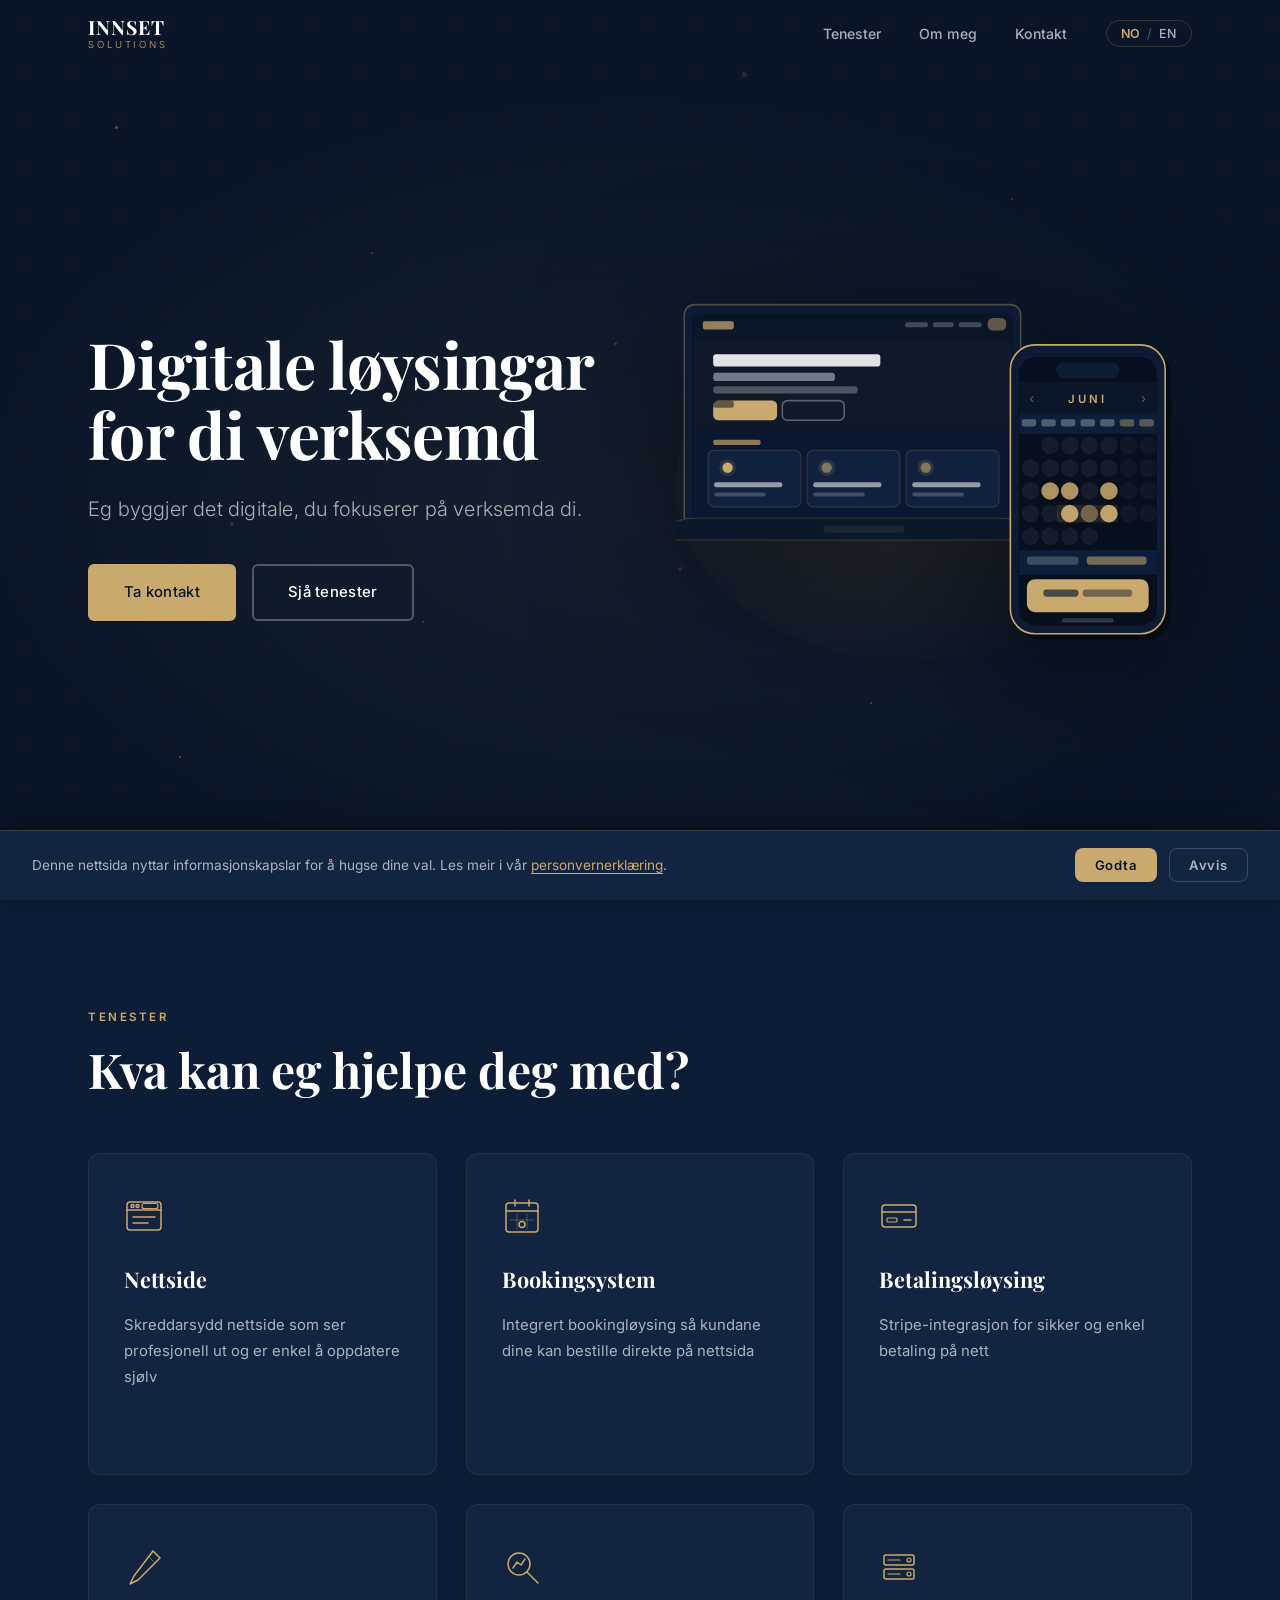
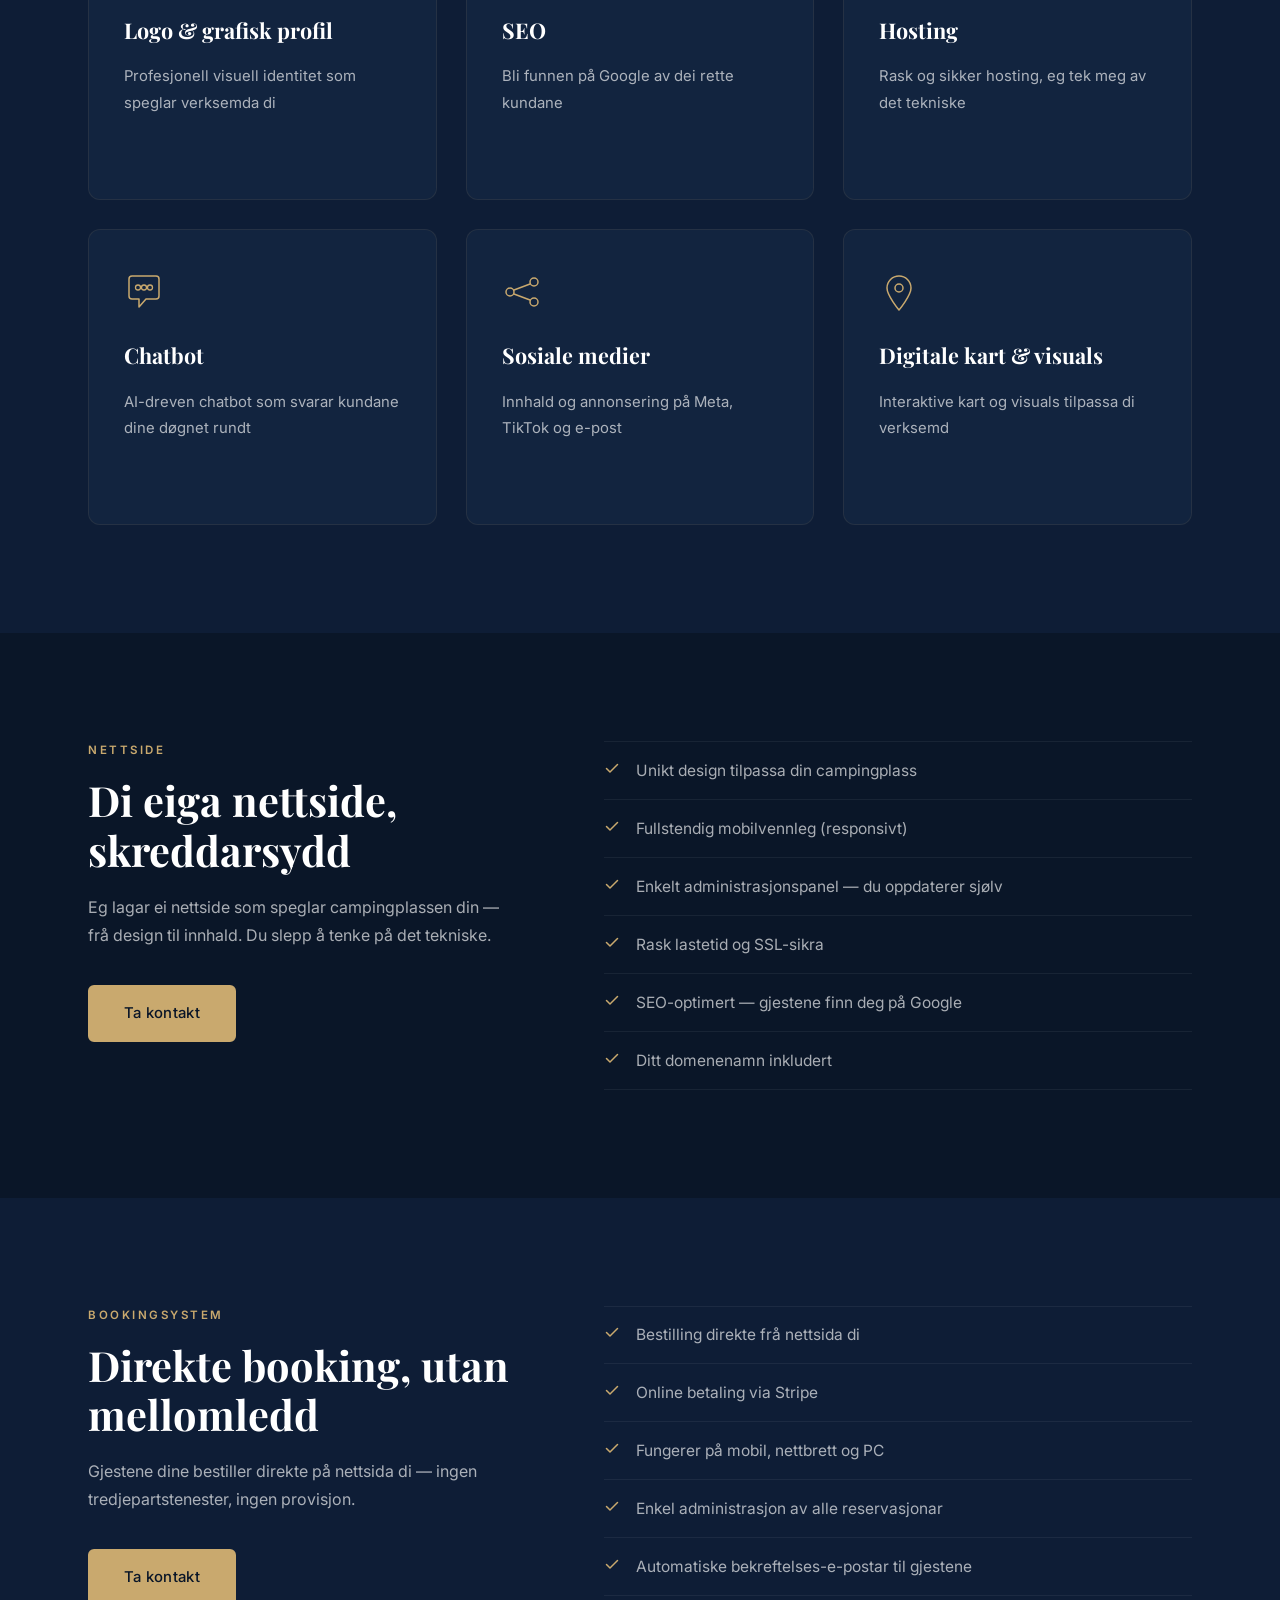
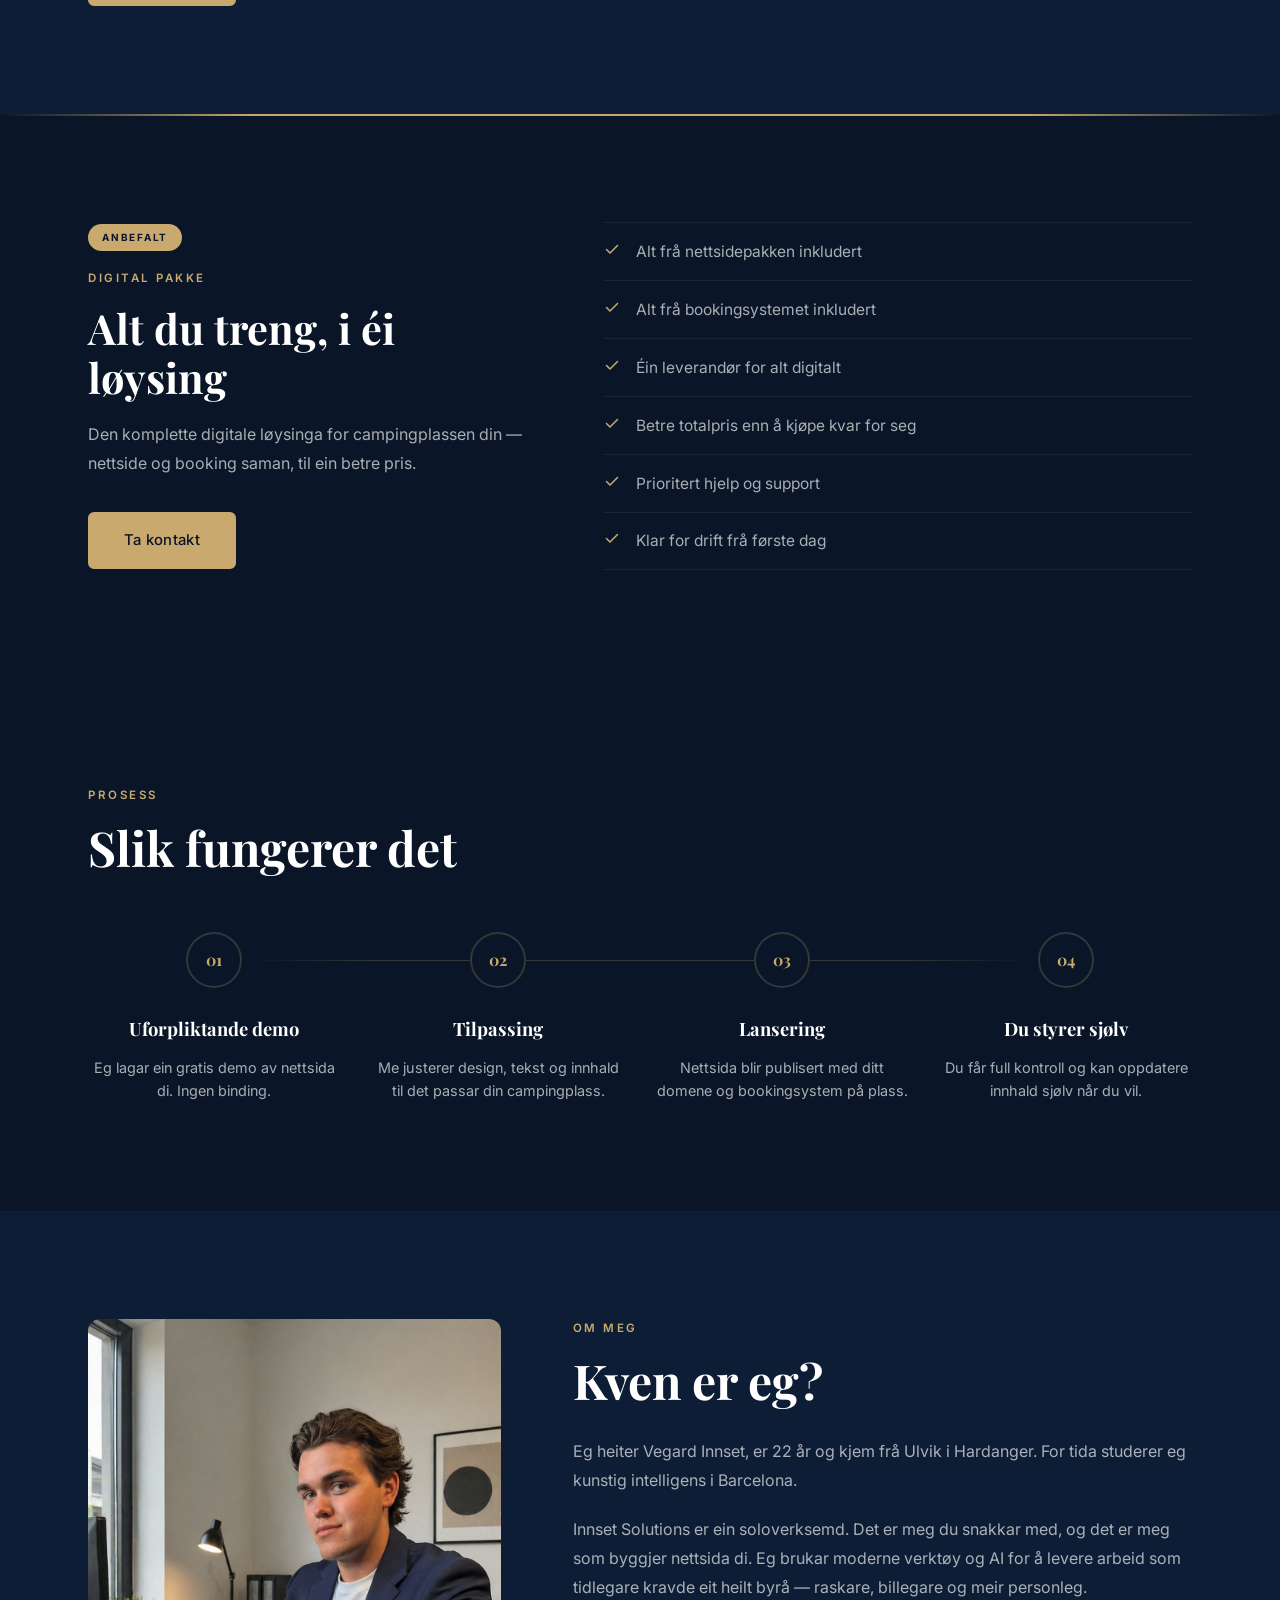
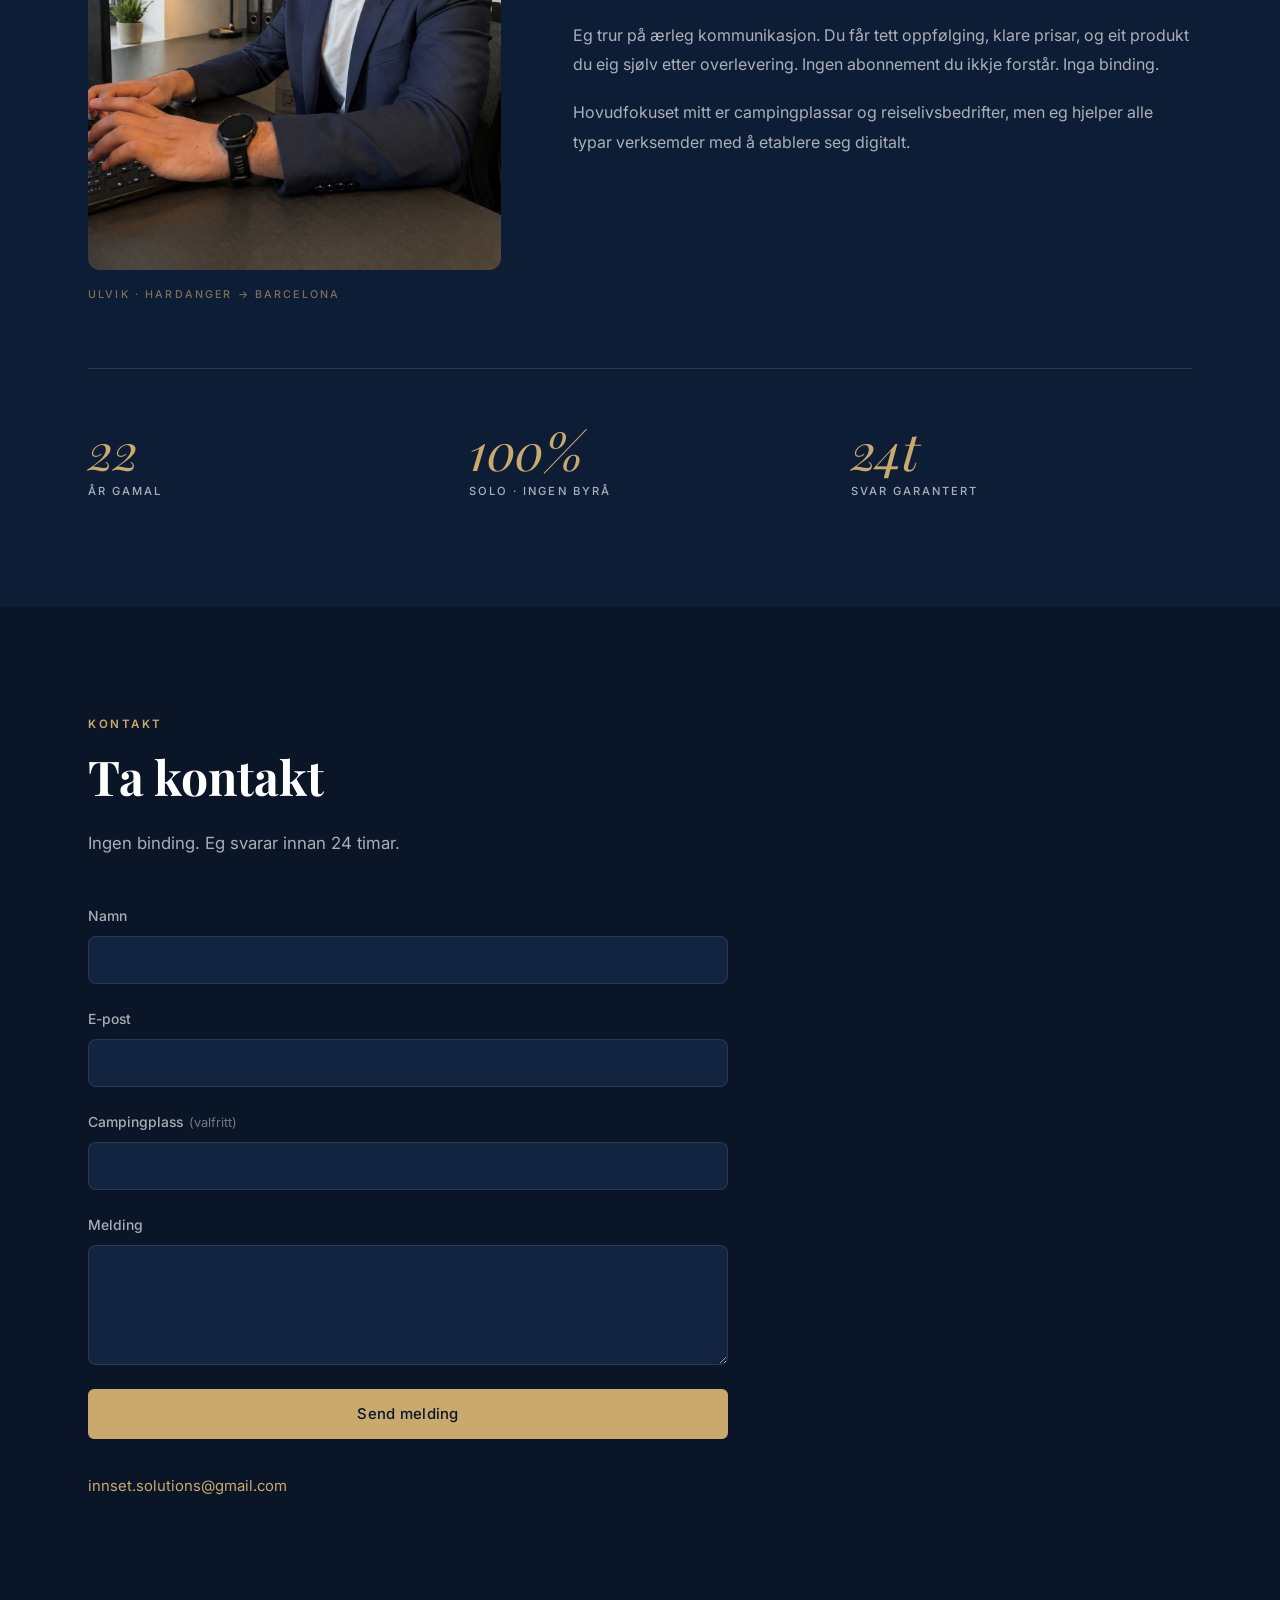
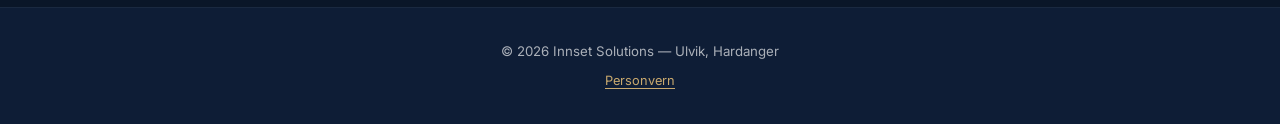
==== index.html @ 57881ae1 "Legg til favicon og SEO" ====
<!DOCTYPE html>
<html lang="no">
<head>
  <meta charset="UTF-8" />
  <meta name="viewport" content="width=device-width, initial-scale=1.0" />
  <link rel="icon" type="image/svg+xml" href="favicon.svg" />
  <meta name="description" content="Innset Solutions tilbyr profesjonelle digitale løysingar for bedrifter — nettside, booking, logo, SEO og meir. Ta kontakt for uforpliktande prat." />
  <meta name="keywords" content="webutvikling, nettside, campingplass, booking, SEO, logo, digitale løysingar, Norge" />
  <meta name="robots" content="index, follow" />
  <meta name="author" content="Vegard Innset" />
  <meta property="og:title" content="Innset Solutions — Digitale løysingar for di verksemd" />
  <meta property="og:description" content="Profesjonelle digitale løysingar for norske bedrifter." />
  <meta property="og:url" content="https://innset-solutions.no" />
  <link rel="canonical" href="https://innset-solutions.no" />
  <title>Innset Solutions</title>

  <link rel="preconnect" href="https://fonts.googleapis.com" />
  <link rel="preconnect" href="https://fonts.gstatic.com" crossorigin />
  <link href="https://fonts.googleapis.com/css2?family=Playfair+Display:wght@400;700&family=Inter:wght@300;400;500;600&display=swap" rel="stylesheet" />

  <link rel="stylesheet" href="styles.css" />


</head>
<body>

  <!-- ================================
       NAVBAR
  ================================ -->
  <nav class="navbar" id="navbar" role="navigation" aria-label="Hovudnavigasjon">
    <div class="nav-container">

      <!-- Two-line wordmark: INNSET (Playfair bold) / SOLUTIONS (Inter light) -->
      <a href="#" class="nav-logo" aria-label="Innset Solutions – tilbake til toppen">
        <span class="logo-innset">INNSET</span>
        <span class="logo-solutions">SOLUTIONS</span>
      </a>

      <div class="nav-menu" id="navMenu">
        <a href="#tjenester" class="nav-link" data-i18n="nav.services">Tenester</a>
        <a href="#om-meg"    class="nav-link" data-i18n="nav.about">Om meg</a>
        <a href="#kontakt"   class="nav-link" data-i18n="nav.contact">Kontakt</a>

        <button class="lang-toggle" id="langToggle" aria-label="Bytt språk / Switch language">
          <span class="lang-option active" id="langNo">NO</span>
          <span class="lang-divider">/</span>
          <span class="lang-option" id="langEn">EN</span>
        </button>
      </div>

      <button class="hamburger" id="hamburger"
              aria-label="Opne meny"
              aria-expanded="false"
              aria-controls="navMenu">
        <span></span>
        <span></span>
        <span></span>
      </button>

    </div>
  </nav>


  <!-- ================================
       HERO  (two-column: text left, illustration right)
  ================================ -->
  <section class="hero" id="hero" aria-label="Hero">

    <div class="hero-particles" aria-hidden="true">
      <div class="particle"></div>
      <div class="particle"></div>
      <div class="particle"></div>
      <div class="particle"></div>
      <div class="particle"></div>
      <div class="particle"></div>
      <div class="particle"></div>
      <div class="particle"></div>
      <div class="particle"></div>
      <div class="particle"></div>
      <div class="particle"></div>
      <div class="particle"></div>
    </div>

    <div class="hero-inner">

      <!-- LEFT: text -->
      <div class="hero-content">
        <h1 class="hero-title" data-i18n="hero.title">
          Digitale løysingar for di verksemd
        </h1>
        <p class="hero-subtitle" data-i18n="hero.subtitle">
          Eg byggjer det digitale, du fokuserer på verksemda di.
        </p>
        <div class="hero-buttons">
          <a href="#kontakt"   class="btn btn-primary"   data-i18n="hero.cta1">Ta kontakt</a>
          <a href="#tjenester" class="btn btn-secondary" data-i18n="hero.cta2">Sjå tenester</a>
        </div>
      </div>

      <!-- RIGHT: SVG mockup (laptop + mobile with booking calendar) -->
      <div class="hero-illustration" aria-hidden="true">
        <svg xmlns="http://www.w3.org/2000/svg" viewBox="0 0 500 370" fill="none" role="img" aria-label="Mockup av nettside og bookingapp">
          <defs>
            <radialGradient id="ambientGlow" cx="45%" cy="50%" r="55%">
              <stop offset="0%" stop-color="#c9a96e" stop-opacity="0.12"/>
              <stop offset="100%" stop-color="#c9a96e" stop-opacity="0"/>
            </radialGradient>
            <!-- Clip paths keep screen content within device frames -->
            <clipPath id="laptopClip">
              <rect x="16" y="28" width="310" height="199" rx="5"/>
            </clipPath>
            <clipPath id="phoneClip">
              <rect x="332" y="71" width="134" height="260" rx="16"/>
            </clipPath>
          </defs>

          <!-- Ambient glow behind devices -->
          <ellipse cx="230" cy="195" rx="230" ry="170" fill="url(#ambientGlow)"/>

          <!-- ─────────────────────────
               LAPTOP
          ───────────────────────── -->
          <!-- Frame -->
          <rect x="8"  y="20"  width="326" height="215" rx="10" fill="#0d1b35" stroke="#c9a96e" stroke-width="1.5" stroke-opacity="0.35"/>
          <!-- Screen surface -->
          <rect x="16" y="28"  width="310" height="199" rx="5"  fill="#070e1c"/>

          <!-- All laptop screen content is clipped to the screen rect -->
          <g clip-path="url(#laptopClip)">

            <!-- NAV BAR -->
            <rect x="16" y="28"  width="310" height="25" fill="#0b1729"/>
            <!-- Logo mark -->
            <rect x="26" y="36"  width="30"  height="8"  rx="2" fill="#c9a96e" opacity="0.72"/>
            <!-- Nav items -->
            <rect x="222" y="37" width="22"  height="5"  rx="2" fill="rgba(255,255,255,0.22)"/>
            <rect x="249" y="37" width="20"  height="5"  rx="2" fill="rgba(255,255,255,0.22)"/>
            <rect x="274" y="37" width="22"  height="5"  rx="2" fill="rgba(255,255,255,0.22)"/>
            <!-- Navbar CTA pill -->
            <rect x="302" y="33" width="18"  height="12" rx="5" fill="#c9a96e" opacity="0.45"/>

            <!-- HERO SECTION -->
            <rect x="16" y="53"  width="310" height="90" fill="#0a1628"/>
            <!-- Dot-grid texture hint -->
            <rect x="16" y="53"  width="310" height="90" fill="rgba(201,169,110,0.025)" style="background-image:radial-gradient(rgba(201,169,110,0.06) 1px,transparent 1px);background-size:12px 12px"/>
            <!-- Headline lines -->
            <rect x="36" y="68"  width="162" height="12" rx="3" fill="rgba(255,255,255,0.88)"/>
            <rect x="36" y="86"  width="118" height="8"  rx="3" fill="rgba(255,255,255,0.42)"/>
            <rect x="36" y="99"  width="140" height="7"  rx="3" fill="rgba(255,255,255,0.26)"/>
            <!-- CTA buttons -->
            <rect x="36" y="113" width="62"  height="19" rx="5" fill="#c9a96e"/>
            <rect x="36" y="113" width="20"  height="7"  rx="2" x="44" y="118" fill="rgba(10,22,40,0.55)"/>
            <rect x="103"y="113" width="60"  height="19" rx="5" fill="transparent" stroke="rgba(255,255,255,0.32)" stroke-width="1.5"/>

            <!-- SERVICES SECTION -->
            <rect x="16"  y="143" width="310" height="84" fill="#0c1830"/>
            <!-- Section label -->
            <rect x="36"  y="151" width="46"  height="5"  rx="2" fill="#c9a96e" opacity="0.68"/>

            <!-- Card 1 -->
            <rect x="31"  y="161" width="90"  height="55" rx="6" fill="#11213d" stroke="rgba(201,169,110,0.2)" stroke-width="1"/>
            <circle cx="50" cy="178" r="8" fill="rgba(201,169,110,0.15)"/>
            <circle cx="50" cy="178" r="5" fill="#c9a96e" opacity="0.55)"/>
            <rect x="37"  y="192" width="66"  height="5"  rx="2" fill="rgba(255,255,255,0.55)"/>
            <rect x="37"  y="202" width="50"  height="4"  rx="2" fill="rgba(255,255,255,0.2)"/>

            <!-- Card 2 -->
            <rect x="127" y="161" width="90"  height="55" rx="6" fill="#11213d" stroke="rgba(201,169,110,0.2)" stroke-width="1"/>
            <circle cx="146" cy="178" r="8" fill="rgba(201,169,110,0.15)"/>
            <circle cx="146" cy="178" r="5" fill="#c9a96e" opacity="0.55"/>
            <rect x="133" y="192" width="66"  height="5"  rx="2" fill="rgba(255,255,255,0.55)"/>
            <rect x="133" y="202" width="50"  height="4"  rx="2" fill="rgba(255,255,255,0.2)"/>

            <!-- Card 3 -->
            <rect x="223" y="161" width="90"  height="55" rx="6" fill="#11213d" stroke="rgba(201,169,110,0.2)" stroke-width="1"/>
            <circle cx="242" cy="178" r="8" fill="rgba(201,169,110,0.15)"/>
            <circle cx="242" cy="178" r="5" fill="#c9a96e" opacity="0.55"/>
            <rect x="229" y="192" width="66"  height="5"  rx="2" fill="rgba(255,255,255,0.55)"/>
            <rect x="229" y="202" width="50"  height="4"  rx="2" fill="rgba(255,255,255,0.2)"/>

          </g><!-- /laptopClip -->

          <!-- Laptop base (keyboard deck + trackpad) -->
          <path d="M-8 233 Q8 227 16 227 L318 227 Q326 227 342 233 L358 248 L-24 248 Z"
                fill="#0b1829" stroke="rgba(201,169,110,0.22)" stroke-width="1"/>
          <rect x="143" y="234" width="78"  height="7"  rx="3" fill="rgba(255,255,255,0.06)"/>

          <!-- ─────────────────────────
               MOBILE PHONE
          ───────────────────────── -->
          <!-- Drop shadow for depth -->
          <rect x="330" y="65"  width="150" height="280" rx="24" fill="rgba(0,0,0,0.38)"/>
          <!-- Frame -->
          <rect x="324" y="59"  width="150" height="280" rx="24" fill="#0d1b35" stroke="#c9a96e" stroke-width="1.5" stroke-opacity="0.55)"/>
          <!-- Screen surface -->
          <rect x="332" y="71"  width="134" height="260" rx="16" fill="#070e1c"/>
          <!-- Dynamic island notch -->
          <rect x="368" y="76"  width="62"  height="15"  rx="7.5" fill="#0d1b35"/>

          <!-- All phone content clipped to screen -->
          <g clip-path="url(#phoneClip)">

            <!-- APP HEADER with month nav -->
            <rect x="332" y="95"  width="134" height="30" fill="#0b1729"/>
            <text x="399" y="115"
                  font-family="Inter, Arial, sans-serif"
                  font-size="11" font-weight="600"
                  fill="#c9a96e" text-anchor="middle" letter-spacing="3">JUNI</text>
            <text x="345" y="115"
                  font-family="Arial, sans-serif" font-size="14"
                  fill="rgba(255,255,255,0.32)" text-anchor="middle">&#8249;</text>
            <text x="453" y="115"
                  font-family="Arial, sans-serif" font-size="14"
                  fill="rgba(255,255,255,0.32)" text-anchor="middle">&#8250;</text>

            <!-- WEEKDAY HEADERS ROW -->
            <rect x="332" y="125" width="134" height="20" fill="#0d1e38"/>
            <!-- Mon–Fri (white), Sat–Sun (gold tint) -->
            <rect x="335" y="131" width="14" height="7" rx="2" fill="rgba(255,255,255,0.28)"/>
            <rect x="354" y="131" width="14" height="7" rx="2" fill="rgba(255,255,255,0.28)"/>
            <rect x="373" y="131" width="14" height="7" rx="2" fill="rgba(255,255,255,0.28)"/>
            <rect x="392" y="131" width="14" height="7" rx="2" fill="rgba(255,255,255,0.28)"/>
            <rect x="411" y="131" width="14" height="7" rx="2" fill="rgba(255,255,255,0.28)"/>
            <rect x="430" y="131" width="14" height="7" rx="2" fill="rgba(201,169,110,0.42)"/>
            <rect x="449" y="131" width="14" height="7" rx="2" fill="rgba(201,169,110,0.42)"/>

            <!-- DATE ROW 1 (month starts Tue, so col 0 is empty) -->
            <rect x="354" y="148" width="17" height="17" rx="8.5" fill="rgba(255,255,255,0.06)"/>
            <rect x="373" y="148" width="17" height="17" rx="8.5" fill="rgba(255,255,255,0.06)"/>
            <rect x="392" y="148" width="17" height="17" rx="8.5" fill="rgba(255,255,255,0.06)"/>
            <rect x="411" y="148" width="17" height="17" rx="8.5" fill="rgba(255,255,255,0.06)"/>
            <rect x="430" y="148" width="17" height="17" rx="8.5" fill="rgba(255,255,255,0.04)"/>
            <rect x="449" y="148" width="17" height="17" rx="8.5" fill="rgba(255,255,255,0.04)"/>

            <!-- DATE ROW 2 -->
            <rect x="335" y="170" width="17" height="17" rx="8.5" fill="rgba(255,255,255,0.06)"/>
            <rect x="354" y="170" width="17" height="17" rx="8.5" fill="rgba(255,255,255,0.06)"/>
            <rect x="373" y="170" width="17" height="17" rx="8.5" fill="rgba(255,255,255,0.06)"/>
            <rect x="392" y="170" width="17" height="17" rx="8.5" fill="rgba(255,255,255,0.06)"/>
            <rect x="411" y="170" width="17" height="17" rx="8.5" fill="rgba(255,255,255,0.06)"/>
            <rect x="430" y="170" width="17" height="17" rx="8.5" fill="rgba(255,255,255,0.04)"/>
            <rect x="449" y="170" width="17" height="17" rx="8.5" fill="rgba(255,255,255,0.04)"/>

            <!-- DATE ROW 3: some available (gold) -->
            <rect x="335" y="192" width="17" height="17" rx="8.5" fill="rgba(255,255,255,0.06)"/>
            <rect x="354" y="192" width="17" height="17" rx="8.5" fill="#c9a96e" opacity="0.85"/>
            <rect x="373" y="192" width="17" height="17" rx="8.5" fill="#c9a96e" opacity="0.85"/>
            <rect x="392" y="192" width="17" height="17" rx="8.5" fill="rgba(255,255,255,0.06)"/>
            <rect x="411" y="192" width="17" height="17" rx="8.5" fill="#c9a96e" opacity="0.85"/>
            <rect x="430" y="192" width="17" height="17" rx="8.5" fill="rgba(255,255,255,0.04)"/>
            <rect x="449" y="192" width="17" height="17" rx="8.5" fill="rgba(255,255,255,0.04)"/>

            <!-- DATE ROW 4: selected range highlighted -->
            <rect x="335" y="214" width="17" height="17" rx="8.5" fill="rgba(255,255,255,0.06)"/>
            <rect x="354" y="214" width="17" height="17" rx="8.5" fill="rgba(255,255,255,0.06)"/>
            <!-- Range band -->
            <rect x="369" y="214" width="59" height="17"           fill="rgba(201,169,110,0.14)"/>
            <!-- Start date (solid gold circle) -->
            <rect x="373" y="214" width="17" height="17" rx="8.5" fill="#c9a96e" opacity="0.95"/>
            <rect x="392" y="214" width="17" height="17" rx="8.5" fill="rgba(201,169,110,0.48)"/>
            <!-- End date (solid gold circle) -->
            <rect x="411" y="214" width="17" height="17" rx="8.5" fill="#c9a96e" opacity="0.95"/>
            <rect x="430" y="214" width="17" height="17" rx="8.5" fill="rgba(255,255,255,0.04)"/>
            <rect x="449" y="214" width="17" height="17" rx="8.5" fill="rgba(255,255,255,0.04)"/>

            <!-- DATE ROW 5 -->
            <rect x="335" y="236" width="17" height="17" rx="8.5" fill="rgba(255,255,255,0.06)"/>
            <rect x="354" y="236" width="17" height="17" rx="8.5" fill="rgba(255,255,255,0.06)"/>
            <rect x="373" y="236" width="17" height="17" rx="8.5" fill="rgba(255,255,255,0.06)"/>
            <rect x="392" y="236" width="17" height="17" rx="8.5" fill="rgba(255,255,255,0.06)"/>

            <!-- NIGHTS SUMMARY BAR -->
            <rect x="332" y="258" width="134" height="24" fill="#0d1e38"/>
            <rect x="340" y="264" width="50"  height="8"  rx="3" fill="rgba(255,255,255,0.2)"/>
            <rect x="398" y="264" width="58"  height="8"  rx="3" fill="#c9a96e" opacity="0.55"/>

            <!-- BOOKING BUTTON -->
            <rect x="340" y="286" width="118" height="32" rx="8" fill="#c9a96e"/>
            <rect x="356" y="296" width="34"  height="7"  rx="3" fill="rgba(10,22,40,0.65)"/>
            <rect x="394" y="296" width="48"  height="7"  rx="3" fill="rgba(10,22,40,0.45)"/>

            <!-- HOME INDICATOR -->
            <rect x="374" y="324" width="50"  height="4"  rx="2" fill="rgba(255,255,255,0.18)"/>

          </g><!-- /phoneClip -->

        </svg>
      </div><!-- /hero-illustration -->

    </div><!-- /hero-inner -->
  </section>


  <!-- ================================
       TENESTER (SERVICES)
  ================================ -->
  <section class="services" id="tjenester" aria-labelledby="services-heading">
    <div class="container">

      <p class="section-label fade-in" data-i18n="services.label">TENESTER</p>
      <h2 class="section-title fade-in" id="services-heading" data-i18n="services.title">
        Kva kan eg hjelpe deg med?
      </h2>

      <div class="services-grid">

        <a href="#kontakt" class="service-card fade-in">
          <div class="service-icon" aria-hidden="true">
            <svg width="40" height="40" viewBox="0 0 40 40" fill="none" xmlns="http://www.w3.org/2000/svg">
              <rect x="3" y="6" width="34" height="28" rx="3" stroke="#c9a96e" stroke-width="1.5" stroke-linecap="round" stroke-linejoin="round"/>
              <line x1="3" y1="14" x2="37" y2="14" stroke="#c9a96e" stroke-width="1.5" stroke-linecap="round"/>
              <circle cx="8.5" cy="10" r="1.5" stroke="#c9a96e" stroke-width="1.5"/>
              <circle cx="13.5" cy="10" r="1.5" stroke="#c9a96e" stroke-width="1.5"/>
              <rect x="18" y="7.5" width="16" height="5" rx="2" stroke="#c9a96e" stroke-width="1.2"/>
              <line x1="9" y1="21" x2="31" y2="21" stroke="#c9a96e" stroke-width="1.5" stroke-linecap="round"/>
              <line x1="9" y1="27" x2="24" y2="27" stroke="#c9a96e" stroke-width="1.5" stroke-linecap="round"/>
            </svg>
          </div>
          <h3 class="service-title" data-i18n="services.web.title">Nettside</h3>
          <p class="service-desc" data-i18n="services.web.desc">
            Skreddarsydd nettside som ser profesjonell ut og er enkel å oppdatere sjølv
          </p>
        </a>

        <a href="#kontakt" class="service-card fade-in">
          <div class="service-icon" aria-hidden="true">
            <svg width="40" height="40" viewBox="0 0 40 40" fill="none" xmlns="http://www.w3.org/2000/svg">
              <rect x="4" y="7" width="32" height="29" rx="3" stroke="#c9a96e" stroke-width="1.5" stroke-linecap="round" stroke-linejoin="round"/>
              <line x1="4" y1="15" x2="36" y2="15" stroke="#c9a96e" stroke-width="1.5" stroke-linecap="round"/>
              <line x1="13" y1="4" x2="13" y2="10" stroke="#c9a96e" stroke-width="1.5" stroke-linecap="round"/>
              <line x1="27" y1="4" x2="27" y2="10" stroke="#c9a96e" stroke-width="1.5" stroke-linecap="round"/>
              <line x1="15" y1="18" x2="15" y2="33" stroke="#c9a96e" stroke-width="1" stroke-linecap="round" stroke-opacity="0.35"/>
              <line x1="25" y1="18" x2="25" y2="33" stroke="#c9a96e" stroke-width="1" stroke-linecap="round" stroke-opacity="0.35"/>
              <line x1="8"  y1="24" x2="32" y2="24" stroke="#c9a96e" stroke-width="1" stroke-linecap="round" stroke-opacity="0.35"/>
              <circle cx="20" cy="28.5" r="3" stroke="#c9a96e" stroke-width="1.5"/>
            </svg>
          </div>
          <h3 class="service-title" data-i18n="services.booking.title">Bookingsystem</h3>
          <p class="service-desc" data-i18n="services.booking.desc">
            Integrert bookingløysing så kundane dine kan bestille direkte på nettsida
          </p>
        </a>

        <a href="#kontakt" class="service-card fade-in">
          <div class="service-icon" aria-hidden="true">
            <svg width="40" height="40" viewBox="0 0 40 40" fill="none" xmlns="http://www.w3.org/2000/svg">
              <rect x="3" y="9" width="34" height="22" rx="3" stroke="#c9a96e" stroke-width="1.5" stroke-linecap="round" stroke-linejoin="round"/>
              <line x1="3" y1="16" x2="37" y2="16" stroke="#c9a96e" stroke-width="1.5" stroke-linecap="round"/>
              <rect x="8" y="22" width="10" height="4" rx="1" stroke="#c9a96e" stroke-width="1.2"/>
              <line x1="25" y1="24" x2="32" y2="24" stroke="#c9a96e" stroke-width="1.5" stroke-linecap="round"/>
            </svg>
          </div>
          <h3 class="service-title" data-i18n="services.payment.title">Betalingsløysing</h3>
          <p class="service-desc" data-i18n="services.payment.desc">
            Stripe-integrasjon for sikker og enkel betaling på nett
          </p>
        </a>

        <a href="#kontakt" class="service-card fade-in">
          <div class="service-icon" aria-hidden="true">
            <svg width="40" height="40" viewBox="0 0 40 40" fill="none" xmlns="http://www.w3.org/2000/svg">
              <path d="M29 4 L36 11 L14 33 L6 37 L10 29 Z" stroke="#c9a96e" stroke-width="1.5" stroke-linejoin="round"/>
              <line x1="24" y1="9" x2="31" y2="16" stroke="#c9a96e" stroke-width="1" stroke-linecap="round" stroke-opacity="0.5"/>
            </svg>
          </div>
          <h3 class="service-title" data-i18n="services.logo.title">Logo &amp; grafisk profil</h3>
          <p class="service-desc" data-i18n="services.logo.desc">
            Profesjonell visuell identitet som speglar verksemda di
          </p>
        </a>

        <a href="#kontakt" class="service-card fade-in">
          <div class="service-icon" aria-hidden="true">
            <svg width="40" height="40" viewBox="0 0 40 40" fill="none" xmlns="http://www.w3.org/2000/svg">
              <circle cx="17" cy="17" r="11" stroke="#c9a96e" stroke-width="1.5"/>
              <line x1="25" y1="25" x2="36" y2="36" stroke="#c9a96e" stroke-width="1.5" stroke-linecap="round"/>
              <polyline points="11,21 15,15 19,18 23,12" stroke="#c9a96e" stroke-width="1.5" stroke-linecap="round" stroke-linejoin="round"/>
            </svg>
          </div>
          <h3 class="service-title" data-i18n="services.seo.title">SEO</h3>
          <p class="service-desc" data-i18n="services.seo.desc">
            Bli funnen på Google av dei rette kundane
          </p>
        </a>

        <a href="#kontakt" class="service-card fade-in">
          <div class="service-icon" aria-hidden="true">
            <svg width="40" height="40" viewBox="0 0 40 40" fill="none" xmlns="http://www.w3.org/2000/svg">
              <rect x="5" y="8" width="30" height="10" rx="2" stroke="#c9a96e" stroke-width="1.5" stroke-linecap="round" stroke-linejoin="round"/>
              <rect x="5" y="22" width="30" height="10" rx="2" stroke="#c9a96e" stroke-width="1.5" stroke-linecap="round" stroke-linejoin="round"/>
              <circle cx="30" cy="13" r="2" stroke="#c9a96e" stroke-width="1.2"/>
              <circle cx="30" cy="27" r="2" stroke="#c9a96e" stroke-width="1.2"/>
              <line x1="9" y1="13" x2="21" y2="13" stroke="#c9a96e" stroke-width="1.2" stroke-linecap="round"/>
              <line x1="9" y1="27" x2="21" y2="27" stroke="#c9a96e" stroke-width="1.2" stroke-linecap="round"/>
            </svg>
          </div>
          <h3 class="service-title" data-i18n="services.hosting.title">Hosting</h3>
          <p class="service-desc" data-i18n="services.hosting.desc">
            Rask og sikker hosting, eg tek meg av det tekniske
          </p>
        </a>

        <a href="#kontakt" class="service-card fade-in">
          <div class="service-icon" aria-hidden="true">
            <svg width="40" height="40" viewBox="0 0 40 40" fill="none" xmlns="http://www.w3.org/2000/svg">
              <path d="M5 7 Q5 4 8 4 L32 4 Q35 4 35 7 L35 24 Q35 27 32 27 L22 27 L15 35 L15 27 L8 27 Q5 27 5 24 Z" stroke="#c9a96e" stroke-width="1.5" stroke-linejoin="round"/>
              <circle cx="14" cy="15.5" r="2.5" stroke="#c9a96e" stroke-width="1.3"/>
              <circle cx="20" cy="15.5" r="2.5" stroke="#c9a96e" stroke-width="1.3"/>
              <circle cx="26" cy="15.5" r="2.5" stroke="#c9a96e" stroke-width="1.3"/>
            </svg>
          </div>
          <h3 class="service-title" data-i18n="services.chatbot.title">Chatbot</h3>
          <p class="service-desc" data-i18n="services.chatbot.desc">
            AI-dreven chatbot som svarar kundane dine døgnet rundt
          </p>
        </a>

        <a href="#kontakt" class="service-card fade-in">
          <div class="service-icon" aria-hidden="true">
            <svg width="40" height="40" viewBox="0 0 40 40" fill="none" xmlns="http://www.w3.org/2000/svg">
              <circle cx="32" cy="10" r="4" stroke="#c9a96e" stroke-width="1.5"/>
              <circle cx="32" cy="30" r="4" stroke="#c9a96e" stroke-width="1.5"/>
              <circle cx="8" cy="20" r="4" stroke="#c9a96e" stroke-width="1.5"/>
              <line x1="12" y1="18" x2="28" y2="12" stroke="#c9a96e" stroke-width="1.5" stroke-linecap="round"/>
              <line x1="12" y1="22" x2="28" y2="28" stroke="#c9a96e" stroke-width="1.5" stroke-linecap="round"/>
            </svg>
          </div>
          <h3 class="service-title" data-i18n="services.social.title">Sosiale medier</h3>
          <p class="service-desc" data-i18n="services.social.desc">
            Innhald og annonsering på Meta, TikTok og e-post
          </p>
        </a>

        <a href="#kontakt" class="service-card fade-in">
          <div class="service-icon" aria-hidden="true">
            <svg width="40" height="40" viewBox="0 0 40 40" fill="none" xmlns="http://www.w3.org/2000/svg">
              <path d="M20 4 C13.4 4 8 9.4 8 16 C8 23.5 20 38 20 38 C20 38 32 23.5 32 16 C32 9.4 26.6 4 20 4 Z" stroke="#c9a96e" stroke-width="1.5" stroke-linejoin="round"/>
              <circle cx="20" cy="16" r="4" stroke="#c9a96e" stroke-width="1.5"/>
            </svg>
          </div>
          <h3 class="service-title" data-i18n="services.maps.title">Digitale kart &amp; visuals</h3>
          <p class="service-desc" data-i18n="services.maps.desc">
            Interaktive kart og visuals tilpassa di verksemd
          </p>
        </a>

      </div>
    </div>
  </section>


  <!-- ================================
       NETTSIDE DETAIL
  ================================ -->
  <section class="detail-section" id="nettside" aria-labelledby="nettside-heading">
    <div class="container">
      <div class="detail-inner">

        <div class="detail-content fade-in">
          <p class="section-label" data-i18n="detail.web.label">NETTSIDE</p>
          <h2 class="detail-title" id="nettside-heading" data-i18n="detail.web.title">
            Di eiga nettside, skreddarsydd
          </h2>
          <p class="detail-intro" data-i18n="detail.web.intro">
            Eg lagar ei nettside som speglar campingplassen din — frå design til innhald. Du slepp å tenke på det tekniske.
          </p>
          <a href="#kontakt" class="btn btn-primary" data-i18n="detail.cta">Ta kontakt</a>
        </div>

        <ul class="detail-features fade-in" aria-label="Kva er inkludert">
          <li class="feature-item">
            <svg class="feature-check" width="16" height="16" viewBox="0 0 16 16" fill="none" aria-hidden="true">
              <path d="M2.5 8.5 L6 12 L13.5 4.5" stroke="#c9a96e" stroke-width="1.5" stroke-linecap="round" stroke-linejoin="round"/>
            </svg>
            <span data-i18n="detail.web.feat1">Unikt design tilpassa din campingplass</span>
          </li>
          <li class="feature-item">
            <svg class="feature-check" width="16" height="16" viewBox="0 0 16 16" fill="none" aria-hidden="true">
              <path d="M2.5 8.5 L6 12 L13.5 4.5" stroke="#c9a96e" stroke-width="1.5" stroke-linecap="round" stroke-linejoin="round"/>
            </svg>
            <span data-i18n="detail.web.feat2">Fullstendig mobilvennleg (responsivt)</span>
          </li>
          <li class="feature-item">
            <svg class="feature-check" width="16" height="16" viewBox="0 0 16 16" fill="none" aria-hidden="true">
              <path d="M2.5 8.5 L6 12 L13.5 4.5" stroke="#c9a96e" stroke-width="1.5" stroke-linecap="round" stroke-linejoin="round"/>
            </svg>
            <span data-i18n="detail.web.feat3">Enkelt administrasjonspanel — du oppdaterer sjølv</span>
          </li>
          <li class="feature-item">
            <svg class="feature-check" width="16" height="16" viewBox="0 0 16 16" fill="none" aria-hidden="true">
              <path d="M2.5 8.5 L6 12 L13.5 4.5" stroke="#c9a96e" stroke-width="1.5" stroke-linecap="round" stroke-linejoin="round"/>
            </svg>
            <span data-i18n="detail.web.feat4">Rask lastetid og SSL-sikra</span>
          </li>
          <li class="feature-item">
            <svg class="feature-check" width="16" height="16" viewBox="0 0 16 16" fill="none" aria-hidden="true">
              <path d="M2.5 8.5 L6 12 L13.5 4.5" stroke="#c9a96e" stroke-width="1.5" stroke-linecap="round" stroke-linejoin="round"/>
            </svg>
            <span data-i18n="detail.web.feat5">SEO-optimert — gjestene finn deg på Google</span>
          </li>
          <li class="feature-item">
            <svg class="feature-check" width="16" height="16" viewBox="0 0 16 16" fill="none" aria-hidden="true">
              <path d="M2.5 8.5 L6 12 L13.5 4.5" stroke="#c9a96e" stroke-width="1.5" stroke-linecap="round" stroke-linejoin="round"/>
            </svg>
            <span data-i18n="detail.web.feat6">Ditt domenenamn inkludert</span>
          </li>
        </ul>

      </div>
    </div>
  </section>


  <!-- ================================
       BOOKINGSYSTEM DETAIL
  ================================ -->
  <section class="detail-section detail-alt" id="bookingsystem" aria-labelledby="bookingsystem-heading">
    <div class="container">
      <div class="detail-inner">

        <div class="detail-content fade-in">
          <p class="section-label" data-i18n="detail.booking.label">BOOKINGSYSTEM</p>
          <h2 class="detail-title" id="bookingsystem-heading" data-i18n="detail.booking.title">
            Direkte booking, utan mellomledd
          </h2>
          <p class="detail-intro" data-i18n="detail.booking.intro">
            Gjestene dine bestiller direkte på nettsida di — ingen tredjepartstenester, ingen provisjon.
          </p>
          <a href="#kontakt" class="btn btn-primary" data-i18n="detail.cta">Ta kontakt</a>
        </div>

        <ul class="detail-features fade-in" aria-label="Kva er inkludert">
          <li class="feature-item">
            <svg class="feature-check" width="16" height="16" viewBox="0 0 16 16" fill="none" aria-hidden="true">
              <path d="M2.5 8.5 L6 12 L13.5 4.5" stroke="#c9a96e" stroke-width="1.5" stroke-linecap="round" stroke-linejoin="round"/>
            </svg>
            <span data-i18n="detail.booking.feat1">Bestilling direkte frå nettsida di</span>
          </li>
          <li class="feature-item">
            <svg class="feature-check" width="16" height="16" viewBox="0 0 16 16" fill="none" aria-hidden="true">
              <path d="M2.5 8.5 L6 12 L13.5 4.5" stroke="#c9a96e" stroke-width="1.5" stroke-linecap="round" stroke-linejoin="round"/>
            </svg>
            <span data-i18n="detail.booking.feat2">Online betaling via Stripe</span>
          </li>
          <li class="feature-item">
            <svg class="feature-check" width="16" height="16" viewBox="0 0 16 16" fill="none" aria-hidden="true">
              <path d="M2.5 8.5 L6 12 L13.5 4.5" stroke="#c9a96e" stroke-width="1.5" stroke-linecap="round" stroke-linejoin="round"/>
            </svg>
            <span data-i18n="detail.booking.feat3">Fungerer på mobil, nettbrett og PC</span>
          </li>
          <li class="feature-item">
            <svg class="feature-check" width="16" height="16" viewBox="0 0 16 16" fill="none" aria-hidden="true">
              <path d="M2.5 8.5 L6 12 L13.5 4.5" stroke="#c9a96e" stroke-width="1.5" stroke-linecap="round" stroke-linejoin="round"/>
            </svg>
            <span data-i18n="detail.booking.feat4">Enkel administrasjon av alle reservasjonar</span>
          </li>
          <li class="feature-item">
            <svg class="feature-check" width="16" height="16" viewBox="0 0 16 16" fill="none" aria-hidden="true">
              <path d="M2.5 8.5 L6 12 L13.5 4.5" stroke="#c9a96e" stroke-width="1.5" stroke-linecap="round" stroke-linejoin="round"/>
            </svg>
            <span data-i18n="detail.booking.feat5">Automatiske bekreftelses-e-postar til gjestene</span>
          </li>
        </ul>

      </div>
    </div>
  </section>


  <!-- ================================
       DIGITAL PAKKE DETAIL (recommended)
  ================================ -->
  <section class="detail-section detail-recommended" id="digital-pakke" aria-labelledby="digital-pakke-heading">
    <div class="container">
      <div class="detail-inner">

        <div class="detail-content fade-in">
          <span class="recommended-badge" data-i18n="detail.package.badge">ANBEFALT</span>
          <p class="section-label" data-i18n="detail.package.label">DIGITAL PAKKE</p>
          <h2 class="detail-title" id="digital-pakke-heading" data-i18n="detail.package.title">
            Alt du treng, i éi løysing
          </h2>
          <p class="detail-intro" data-i18n="detail.package.intro">
            Den komplette digitale løysinga for campingplassen din — nettside og booking saman, til ein betre pris.
          </p>
          <a href="#kontakt" class="btn btn-primary" data-i18n="detail.cta">Ta kontakt</a>
        </div>

        <ul class="detail-features fade-in" aria-label="Kva er inkludert">
          <li class="feature-item">
            <svg class="feature-check" width="16" height="16" viewBox="0 0 16 16" fill="none" aria-hidden="true">
              <path d="M2.5 8.5 L6 12 L13.5 4.5" stroke="#c9a96e" stroke-width="1.5" stroke-linecap="round" stroke-linejoin="round"/>
            </svg>
            <span data-i18n="detail.package.feat1">Alt frå nettsidepakken inkludert</span>
          </li>
          <li class="feature-item">
            <svg class="feature-check" width="16" height="16" viewBox="0 0 16 16" fill="none" aria-hidden="true">
              <path d="M2.5 8.5 L6 12 L13.5 4.5" stroke="#c9a96e" stroke-width="1.5" stroke-linecap="round" stroke-linejoin="round"/>
            </svg>
            <span data-i18n="detail.package.feat2">Alt frå bookingsystemet inkludert</span>
          </li>
          <li class="feature-item">
            <svg class="feature-check" width="16" height="16" viewBox="0 0 16 16" fill="none" aria-hidden="true">
              <path d="M2.5 8.5 L6 12 L13.5 4.5" stroke="#c9a96e" stroke-width="1.5" stroke-linecap="round" stroke-linejoin="round"/>
            </svg>
            <span data-i18n="detail.package.feat3">Éin leverandør for alt digitalt</span>
          </li>
          <li class="feature-item">
            <svg class="feature-check" width="16" height="16" viewBox="0 0 16 16" fill="none" aria-hidden="true">
              <path d="M2.5 8.5 L6 12 L13.5 4.5" stroke="#c9a96e" stroke-width="1.5" stroke-linecap="round" stroke-linejoin="round"/>
            </svg>
            <span data-i18n="detail.package.feat4">Betre totalpris enn å kjøpe kvar for seg</span>
          </li>
          <li class="feature-item">
            <svg class="feature-check" width="16" height="16" viewBox="0 0 16 16" fill="none" aria-hidden="true">
              <path d="M2.5 8.5 L6 12 L13.5 4.5" stroke="#c9a96e" stroke-width="1.5" stroke-linecap="round" stroke-linejoin="round"/>
            </svg>
            <span data-i18n="detail.package.feat5">Prioritert hjelp og support</span>
          </li>
          <li class="feature-item">
            <svg class="feature-check" width="16" height="16" viewBox="0 0 16 16" fill="none" aria-hidden="true">
              <path d="M2.5 8.5 L6 12 L13.5 4.5" stroke="#c9a96e" stroke-width="1.5" stroke-linecap="round" stroke-linejoin="round"/>
            </svg>
            <span data-i18n="detail.package.feat6">Klar for drift frå første dag</span>
          </li>
        </ul>

      </div>
    </div>
  </section>


  <!-- ================================
       SLIK FUNGERER DET (PROCESS)
  ================================ -->
  <section class="process" id="prosess" aria-labelledby="process-heading">
    <div class="container">

      <p class="section-label fade-in" data-i18n="process.label">PROSESS</p>
      <h2 class="section-title fade-in" id="process-heading" data-i18n="process.title">
        Slik fungerer det
      </h2>

      <div class="process-timeline">

        <div class="process-step fade-in">
          <div class="step-number" aria-hidden="true">01</div>
          <div class="step-content">
            <h3 class="step-title" data-i18n="process.step1.title">Uforpliktande demo</h3>
            <p class="step-desc"   data-i18n="process.step1.desc">
              Eg lagar ein gratis demo av nettsida di. Ingen binding.
            </p>
          </div>
        </div>

        <div class="process-step fade-in">
          <div class="step-number" aria-hidden="true">02</div>
          <div class="step-content">
            <h3 class="step-title" data-i18n="process.step2.title">Tilpassing</h3>
            <p class="step-desc"   data-i18n="process.step2.desc">
              Me justerer design, tekst og innhald til det passar din campingplass.
            </p>
          </div>
        </div>

        <div class="process-step fade-in">
          <div class="step-number" aria-hidden="true">03</div>
          <div class="step-content">
            <h3 class="step-title" data-i18n="process.step3.title">Lansering</h3>
            <p class="step-desc"   data-i18n="process.step3.desc">
              Nettsida blir publisert med ditt domene og bookingsystem på plass.
            </p>
          </div>
        </div>

        <div class="process-step fade-in">
          <div class="step-number" aria-hidden="true">04</div>
          <div class="step-content">
            <h3 class="step-title" data-i18n="process.step4.title">Du styrer sjølv</h3>
            <p class="step-desc"   data-i18n="process.step4.desc">
              Du får full kontroll og kan oppdatere innhald sjølv når du vil.
            </p>
          </div>
        </div>

      </div>
    </div>
  </section>


  <!-- ================================
       OM MEG (ABOUT)
  ================================ -->
  <section class="about" id="om-meg" aria-labelledby="about-heading">
    <div class="container">

      <div class="about-inner">

        <!-- Left: portrait photo -->
        <div class="about-portrait fade-in">
          <img src="vegard2.png" alt="Vegard Innset" class="portrait-img">
          <span class="portrait-caption">ULVIK · HARDANGER → BARCELONA</span>
        </div>

        <!-- Right: text content -->
        <div class="about-text-col fade-in">
          <p class="section-label" data-i18n="about.label">OM MEG</p>
          <h2 class="about-title" id="about-heading" data-i18n="about.title">
            Kven er eg?
          </h2>
          <p class="about-para" data-i18n="about.p1">
            Eg heiter Vegard Innset, er 22 år og kjem frå Ulvik i Hardanger. For tida studerer eg kunstig intelligens i Barcelona.
          </p>
          <p class="about-para" data-i18n="about.p2">
            Innset Solutions er ein soloverksemd. Det er meg du snakkar med, og det er meg som byggjer nettsida di. Eg brukar moderne verktøy og AI for å levere arbeid som tidlegare kravde eit heilt byrå — raskare, billegare og meir personleg.
          </p>
          <p class="about-para" data-i18n="about.p3">
            Eg trur på ærleg kommunikasjon. Du får tett oppfølging, klare prisar, og eit produkt du eig sjølv etter overlevering. Ingen abonnement du ikkje forstår. Inga binding.
          </p>
          <p class="about-para" data-i18n="about.p4">
            Hovudfokuset mitt er campingplassar og reiselivsbedrifter, men eg hjelper alle typar verksemder med å etablere seg digitalt.
          </p>
        </div>

      </div>

      <!-- Stats row: large gold value + small label -->
      <div class="about-stats fade-in">
        <div class="about-stat">
          <span class="stat-value" data-i18n="about.stat1.value">22</span>
          <span class="stat-label" data-i18n="about.stat1.label">ÅR GAMAL</span>
        </div>
        <div class="about-stat">
          <span class="stat-value" data-i18n="about.stat2.value">100%</span>
          <span class="stat-label" data-i18n="about.stat2.label">SOLO · INGEN BYRÅ</span>
        </div>
        <div class="about-stat">
          <span class="stat-value" data-i18n="about.stat3.value">24t</span>
          <span class="stat-label" data-i18n="about.stat3.label">SVAR GARANTERT</span>
        </div>
      </div>

    </div>
  </section>


  <!-- ================================
       KONTAKT (CONTACT)
  ================================ -->
  <section class="contact" id="kontakt" aria-labelledby="contact-heading">
    <div class="container">

      <p class="section-label fade-in" data-i18n="contact.label">KONTAKT</p>
      <h2 class="section-title fade-in" id="contact-heading" data-i18n="contact.title">
        Ta kontakt
      </h2>
      <p class="contact-subtitle fade-in" data-i18n="contact.subtitle">
        Ingen binding. Eg svarar innan 24 timar.
      </p>

      <form class="contact-form fade-in" id="contactForm" novalidate>

        <div class="form-group">
          <label for="name" data-i18n="contact.form.name">Namn</label>
          <input type="text"  id="name"     name="name"     required autocomplete="name"         placeholder=" " />
        </div>

        <div class="form-group">
          <label for="email" data-i18n="contact.form.email">E-post</label>
          <input type="email" id="email"    name="email"    required autocomplete="email"        placeholder=" " />
        </div>

        <div class="form-group">
          <label for="campsite">
            <span data-i18n="contact.form.campsite">Campingplass</span>
            <span class="label-optional" data-i18n="contact.form.optional">(valfritt)</span>
          </label>
          <input type="text"  id="campsite" name="campsite"          autocomplete="organization" placeholder=" " />
        </div>

        <div class="form-group">
          <label for="message" data-i18n="contact.form.message">Melding</label>
          <textarea id="message" name="message" rows="5" required placeholder=" "></textarea>
        </div>

        <button type="submit" class="btn btn-primary" id="formSubmit" data-i18n="contact.form.submit">
          Send melding
        </button>

        <div class="form-success" id="formSuccess" role="status" aria-live="polite"></div>

      </form>

      <p class="contact-email">
        <a href="mailto:innset.solutions@gmail.com">innset.solutions@gmail.com</a>
      </p>

    </div>
  </section>


  <!-- ================================
       FOOTER
  ================================ -->
  <footer class="footer" role="contentinfo">
    <p data-i18n="footer.copy">© 2026 Innset Solutions — Ulvik, Hardanger</p>
    <p style="margin-top:0.4rem;">
      <a href="personvern.html" style="color:var(--gold);text-decoration:underline;text-underline-offset:3px;font-size:0.8rem;">Personvern</a>
    </p>
  </footer>

  <!-- ================================
       COOKIE BANNER
  ================================ -->
  <div class="cookie-banner hidden" id="cookieBanner" role="region" aria-label="Informasjonskapslar">
    <p>
      Denne nettsida nyttar informasjonskapslar for å hugse dine val. Les meir i vår
      <a href="personvern.html">personvernerklæring</a>.
    </p>
    <div class="cookie-buttons">
      <button class="cookie-btn cookie-btn-accept" id="cookieAccept">Godta</button>
      <button class="cookie-btn cookie-btn-reject" id="cookieReject">Avvis</button>
    </div>
  </div>

  <script src="script.js"></script>
  <script>
    (function () {
      function loadAnalytics() {
        window.dataLayer = window.dataLayer || [];
        window.gtag = function () { window.dataLayer.push(arguments); };
        window.gtag('js', new Date());
        window.gtag('config', 'G-50J1CTBKRH');
        var s = document.createElement('script');
        s.async = true;
        s.src = 'https://www.googletagmanager.com/gtag/js?id=G-50J1CTBKRH';
        document.head.appendChild(s);
      }

      var banner = document.getElementById('cookieBanner');
      var consent = localStorage.getItem('cookieConsent');

      if (consent === 'accepted') {
        loadAnalytics();
      } else if (!consent) {
        banner.classList.remove('hidden');
      }

      document.getElementById('cookieAccept').addEventListener('click', function () {
        localStorage.setItem('cookieConsent', 'accepted');
        banner.classList.add('hidden');
        loadAnalytics();
      });
      document.getElementById('cookieReject').addEventListener('click', function () {
        localStorage.setItem('cookieConsent', 'rejected');
        banner.classList.add('hidden');
      });
    })();
  </script>
</body>
</html>
---- styles.css ----
/* ============================================================
   INNSET SOLUTIONS — styles.css
   ============================================================ */


/* ============================================================
   CSS CUSTOM PROPERTIES
   ============================================================ */
:root {
  /* Colours */
  --navy:        #0a1628;
  --navy-alt:    #0e1d36;
  --navy-card:   #12243f;
  --white:       #ffffff;
  --white-muted: rgba(255, 255, 255, 0.65);
  --gold:        #c9a96e;
  --gold-faint:  rgba(201, 169, 110, 0.08);
  --gold-soft:   rgba(201, 169, 110, 0.22);

  /* Typography */
  --font-display: 'Playfair Display', Georgia, serif;
  --font-body:    'Inter', -apple-system, BlinkMacSystemFont, sans-serif;

  /* Layout */
  --max-width:  1160px;
  --section-py: 108px;
  --radius:     12px;
  --radius-sm:  8px;

  /* Motion */
  --ease:      0.3s ease;
  --ease-slow: 0.65s ease;
}


/* ============================================================
   RESET & BASE
   ============================================================ */
*, *::before, *::after { box-sizing: border-box; margin: 0; padding: 0; }

html { scroll-behavior: smooth; }

body {
  font-family: var(--font-body);
  background-color: var(--navy);
  color: var(--white);
  line-height: 1.7;
  overflow-x: hidden;
  -webkit-font-smoothing: antialiased;
}

a   { color: inherit; text-decoration: none; }
img { max-width: 100%; display: block; }


/* ============================================================
   UTILITIES
   ============================================================ */
.container {
  max-width: var(--max-width);
  margin: 0 auto;
  padding: 0 28px;
}

.section-label {
  display: block;
  font-size: 0.72rem;
  font-weight: 600;
  letter-spacing: 0.22em;
  color: var(--gold);
  text-transform: uppercase;
  margin-bottom: 0.9rem;
}

.section-title {
  font-family: var(--font-display);
  font-size: clamp(2rem, 4vw, 3rem);
  font-weight: 700;
  line-height: 1.15;
  margin-bottom: 3.5rem;
}


/* ============================================================
   SCROLL FADE-IN  (Intersection Observer adds .visible)
   ============================================================ */
.fade-in {
  opacity: 0;
  transform: translateY(28px);
  transition: opacity 0.7s ease, transform 0.7s ease;
}
.fade-in.visible { opacity: 1; transform: translateY(0); }

/* Staggered delays for sibling groups — repeats per row (3-column grid) */
.service-card.visible:nth-child(3n+2) { transition-delay: 0.13s; }
.service-card.visible:nth-child(3n+3) { transition-delay: 0.26s; }
.process-step.visible:nth-child(2) { transition-delay: 0.12s; }
.process-step.visible:nth-child(3) { transition-delay: 0.24s; }
.process-step.visible:nth-child(4) { transition-delay: 0.36s; }


/* ============================================================
   NAVBAR
   ============================================================ */
.navbar {
  position: fixed;
  inset: 0 0 auto;
  z-index: 900;
  padding: 18px 0;
  transition: background var(--ease), backdrop-filter var(--ease),
              padding var(--ease), border-color var(--ease);
  border-bottom: 1px solid transparent;
}
.navbar.scrolled {
  background: rgba(10, 22, 40, 0.82);
  backdrop-filter: blur(18px);
  -webkit-backdrop-filter: blur(18px);
  padding: 11px 0;
  border-color: rgba(201, 169, 110, 0.1);
}

.nav-container {
  max-width: var(--max-width);
  margin: 0 auto;
  padding: 0 28px;
  display: flex;
  align-items: center;
  justify-content: space-between;
  gap: 1.5rem;
}

/* ── Two-line wordmark ── */
.nav-logo {
  display: flex;
  flex-direction: column;
  line-height: 1;
  color: var(--white);
  transition: color var(--ease);
  gap: 2px;
}
.logo-innset {
  font-family: var(--font-display);
  font-size: 1.22rem;
  font-weight: 700;
  letter-spacing: 0.05em;
  transition: color var(--ease);
}
.logo-solutions {
  font-family: var(--font-body);
  font-size: 0.6rem;
  font-weight: 300;
  letter-spacing: 0.3em;
  color: var(--gold);
  transition: color var(--ease);
  text-transform: uppercase;
}
.nav-logo:hover .logo-innset    { color: var(--gold); }
.nav-logo:hover .logo-solutions { color: var(--white); }

/* ── Nav links ── */
.nav-menu {
  display: flex;
  align-items: center;
  gap: 2.4rem;
}
.nav-link {
  font-size: 0.88rem;
  font-weight: 500;
  color: var(--white-muted);
  position: relative;
  transition: color var(--ease);
}
.nav-link::after {
  content: '';
  position: absolute;
  bottom: -3px; left: 0;
  width: 0; height: 1px;
  background: var(--gold);
  transition: width var(--ease);
}
.nav-link:hover           { color: var(--white); }
.nav-link:hover::after    { width: 100%; }

/* ── Language toggle pill ── */
.lang-toggle {
  background: transparent;
  border: 1px solid var(--gold-soft);
  border-radius: 20px;
  padding: 5px 14px;
  color: var(--white-muted);
  font-family: var(--font-body);
  font-size: 0.78rem;
  font-weight: 500;
  letter-spacing: 0.06em;
  cursor: pointer;
  transition: border-color var(--ease), background var(--ease);
}
.lang-toggle:hover      { border-color: var(--gold); background: var(--gold-faint); }
.lang-option            { transition: color var(--ease); }
.lang-option.active     { color: var(--gold); font-weight: 600; }
.lang-divider           { color: rgba(255,255,255,0.25); margin: 0 2px; }

/* ── Hamburger ── */
.hamburger {
  display: none;
  flex-direction: column;
  gap: 5px;
  background: none;
  border: none;
  cursor: pointer;
  padding: 5px;
}
.hamburger span {
  display: block;
  width: 24px; height: 2px;
  background: var(--white);
  border-radius: 2px;
  transition: transform var(--ease), opacity var(--ease);
}
.hamburger.active span:nth-child(1) { transform: translateY(7px) rotate(45deg); }
.hamburger.active span:nth-child(2) { opacity: 0; transform: scaleX(0); }
.hamburger.active span:nth-child(3) { transform: translateY(-7px) rotate(-45deg); }


/* ============================================================
   HERO — two-column layout (text left | illustration right)
   ============================================================ */
.hero {
  position: relative;
  min-height: 100svh;
  display: flex;
  align-items: center;
  overflow: hidden;
  background: var(--navy);
}

/* Subtle dot-grid texture */
.hero::before {
  content: '';
  position: absolute;
  inset: 0;
  background-image: radial-gradient(rgba(201,169,110,0.09) 1px, transparent 1px);
  background-size: 48px 48px;
  pointer-events: none;
  z-index: 0;
}
/* Warm centre glow */
.hero::after {
  content: '';
  position: absolute;
  inset: 0;
  background: radial-gradient(ellipse 75% 65% at 50% 55%,
    rgba(201,169,110,0.06) 0%, transparent 70%);
  pointer-events: none;
  z-index: 1;
}

/* Floating particles */
.hero-particles {
  position: absolute;
  inset: 0;
  z-index: 2;
  pointer-events: none;
}
.particle {
  position: absolute;
  border-radius: 50%;
  background: var(--gold);
  animation: floatDot linear infinite;
}
.particle:nth-child(1)  { width:3px;  height:3px;  top:14%; left:9%;  animation-duration:11s; animation-delay:0s;   opacity:.40; }
.particle:nth-child(2)  { width:2px;  height:2px;  top:22%; left:79%; animation-duration:8s;  animation-delay:1.2s; opacity:.30; }
.particle:nth-child(3)  { width:4px;  height:4px;  top:58%; left:18%; animation-duration:14s; animation-delay:2s;   opacity:.20; }
.particle:nth-child(4)  { width:2px;  height:2px;  top:78%; left:68%; animation-duration:10s; animation-delay:0.6s; opacity:.38; }
.particle:nth-child(5)  { width:3px;  height:3px;  top:38%; left:48%; animation-duration:16s; animation-delay:3.1s; opacity:.22; }
.particle:nth-child(6)  { width:2px;  height:2px;  top:69%; left:33%; animation-duration:9s;  animation-delay:1.7s; opacity:.34; }
.particle:nth-child(7)  { width:5px;  height:5px;  top:8%;  left:58%; animation-duration:18s; animation-delay:4s;   opacity:.14; }
.particle:nth-child(8)  { width:2px;  height:2px;  top:84%; left:14%; animation-duration:7s;  animation-delay:2.3s; opacity:.42; }
.particle:nth-child(9)  { width:3px;  height:3px;  top:48%; left:88%; animation-duration:13s; animation-delay:0.4s; opacity:.28; }
.particle:nth-child(10) { width:2px;  height:2px;  top:28%; left:29%; animation-duration:15s; animation-delay:3.6s; opacity:.33; }
.particle:nth-child(11) { width:4px;  height:4px;  top:63%; left:53%; animation-duration:12s; animation-delay:1.1s; opacity:.18; }
.particle:nth-child(12) { width:2px;  height:2px;  top:44%; left:73%; animation-duration:9s;  animation-delay:2.8s; opacity:.44; }

@keyframes floatDot {
  0%   { transform: translateY(0)     scale(1);   }
  50%  { transform: translateY(-22px) scale(1.3); }
  100% { transform: translateY(0)     scale(1);   }
}

/* Two-column grid wrapper */
.hero-inner {
  position: relative;
  z-index: 3;
  width: 100%;
  max-width: var(--max-width);
  margin: 0 auto;
  padding: 110px 28px 60px;
  display: grid;
  grid-template-columns: 1fr 1fr;
  gap: 4.5rem;
  align-items: center;
}

/* Left column: text */
.hero-content {
  animation: heroSlideLeft 0.9s cubic-bezier(0.16, 1, 0.3, 1) 0.1s both;
}

.hero-title {
  font-family: var(--font-display);
  font-size: clamp(2.4rem, 5vw, 4rem);
  font-weight: 700;
  line-height: 1.1;
  margin-bottom: 1.4rem;
  letter-spacing: -0.01em;
}
.hero-subtitle {
  font-size: clamp(1rem, 2vw, 1.25rem);
  font-weight: 300;
  color: var(--white-muted);
  margin-bottom: 2.4rem;
  letter-spacing: 0.01em;
}
.hero-buttons {
  display: flex;
  gap: 1rem;
  flex-wrap: wrap;
  /* left-aligned on desktop */
}

/* Right column: SVG illustration */
.hero-illustration {
  display: flex;
  align-items: center;
  justify-content: center;
  animation: heroSlideRight 0.9s cubic-bezier(0.16, 1, 0.3, 1) 0.3s both;
}
.hero-illustration svg {
  width: 100%;
  max-width: 520px;
  height: auto;
  filter: drop-shadow(0 28px 72px rgba(0, 0, 0, 0.5));
}

@keyframes heroSlideLeft {
  from { opacity: 0; transform: translateX(-22px); }
  to   { opacity: 1; transform: translateX(0); }
}
@keyframes heroSlideRight {
  from { opacity: 0; transform: translateX(22px); }
  to   { opacity: 1; transform: translateX(0); }
}


/* ============================================================
   BUTTONS
   ============================================================ */
.btn {
  display: inline-flex;
  align-items: center;
  justify-content: center;
  padding: 14px 34px;
  border-radius: 6px;
  font-family: var(--font-body);
  font-size: 0.93rem;
  font-weight: 500;
  letter-spacing: 0.02em;
  cursor: pointer;
  border: 2px solid transparent;
  transition: background var(--ease), color var(--ease), border-color var(--ease),
              transform var(--ease), box-shadow var(--ease);
}
.btn-primary {
  background: var(--gold);
  color: var(--navy);
  border-color: var(--gold);
}
.btn-primary:hover {
  background: transparent;
  color: var(--gold);
  transform: translateY(-2px);
  box-shadow: 0 10px 28px rgba(201,169,110,0.28);
}
.btn-secondary {
  background: transparent;
  color: var(--white);
  border-color: rgba(255,255,255,0.28);
}
.btn-secondary:hover {
  border-color: var(--white);
  transform: translateY(-2px);
}


/* ============================================================
   SERVICES
   ============================================================ */
.services {
  padding: var(--section-py) 0;
  background: var(--navy-alt);
}
.services-grid {
  display: grid;
  grid-template-columns: repeat(3, 1fr);
  gap: 1.8rem;
}
.service-card {
  display: block;         /* anchor elements are inline by default */
  color: inherit;
  text-decoration: none;
  background: var(--navy-card);
  border: 1px solid rgba(201,169,110,0.1);
  border-radius: var(--radius);
  padding: 2.6rem 2.2rem;
  transition: transform var(--ease), border-color var(--ease), box-shadow var(--ease),
              opacity 0.7s ease;
}
/* Down-arrow hint — appears on hover to signal the card scrolls to a section */
.service-card::after {
  content: '↓';
  display: block;
  color: var(--gold);
  font-size: 0.85rem;
  margin-top: 1.2rem;
  opacity: 0;
  transform: translateY(-5px);
  transition: opacity var(--ease), transform var(--ease);
}
.service-card:hover::after {
  opacity: 0.6;
  transform: translateY(0);
}
.service-card:hover {
  transform: translateY(-9px);
  border-color: rgba(201,169,110,0.38);
  box-shadow: 0 22px 44px rgba(0,0,0,0.32);
}
.service-icon  { display: block; margin-bottom: 1.6rem; }
.service-icon svg { display: block; }
.service-title {
  font-family: var(--font-display);
  font-size: 1.35rem;
  font-weight: 700;
  margin-bottom: 0.9rem;
}
.service-desc  { color: var(--white-muted); font-size: 0.93rem; line-height: 1.75; }


/* ============================================================
   DETAIL SECTIONS  (expanded views linked from service cards)
   ============================================================ */
.detail-section {
  padding: var(--section-py) 0;
  background: var(--navy);
}
.detail-section.detail-alt {
  background: var(--navy-alt);
}

/* Gold top-line marks the recommended section */
.detail-section.detail-recommended {
  position: relative;
}
.detail-section.detail-recommended::before {
  content: '';
  position: absolute;
  top: 0; left: 0; right: 0;
  height: 2px;
  background: linear-gradient(
    to right, transparent, var(--gold) 20%, var(--gold) 80%, transparent
  );
}

/* Two-column: left = text/CTA, right = feature list */
.detail-inner {
  display: grid;
  grid-template-columns: 1fr 1.35fr;
  gap: 5rem;
  align-items: start;
}

/* Stagger: feature list fades in slightly after the content column */
.detail-inner .fade-in:nth-child(2).visible {
  transition-delay: 0.16s;
}

.detail-title {
  font-family: var(--font-display);
  font-size: clamp(1.85rem, 3.5vw, 2.6rem);
  font-weight: 700;
  line-height: 1.18;
  margin-bottom: 1.2rem;
}

.detail-intro {
  color: var(--white-muted);
  font-size: 1rem;
  line-height: 1.78;
  margin-bottom: 2.2rem;
}

/* "ANBEFALT" gold pill badge */
.recommended-badge {
  display: inline-block;
  background: var(--gold);
  color: var(--navy);
  font-family: var(--font-body);
  font-size: 0.62rem;
  font-weight: 700;
  letter-spacing: 0.18em;
  padding: 5px 14px;
  border-radius: 20px;
  margin-bottom: 1.1rem;
}

/* Feature checklist */
.detail-features {
  list-style: none;
  padding: 0;
}

.feature-item {
  display: flex;
  align-items: flex-start;
  gap: 1rem;
  padding: 1.05rem 0;
  border-bottom: 1px solid rgba(255, 255, 255, 0.06);
  font-size: 0.97rem;
  color: var(--white-muted);
  line-height: 1.5;
  transition: color var(--ease);
}
.feature-item:first-child { border-top: 1px solid rgba(255, 255, 255, 0.06); }
.feature-item:hover       { color: var(--white); }

.feature-check { flex-shrink: 0; margin-top: 1px; }


/* ============================================================
   PROCESS
   ============================================================ */
.process {
  padding: var(--section-py) 0;
  background: var(--navy);
}
.process-timeline {
  display: grid;
  grid-template-columns: repeat(4, 1fr);
  gap: 2rem;
  position: relative;
}
.process-timeline::before {
  content: '';
  position: absolute;
  top: 28px;
  left: calc(12.5% + 28px);
  right: calc(12.5% + 28px);
  height: 1px;
  background: linear-gradient(
    to right, transparent,
    var(--gold-soft) 15%, var(--gold-soft) 85%,
    transparent);
  z-index: 0;
}
.process-step {
  position: relative;
  z-index: 1;
  text-align: center;
}
.step-number {
  font-family: var(--font-display);
  font-size: 1rem;
  font-weight: 700;
  color: var(--gold);
  background: var(--navy);
  border: 2px solid var(--gold-soft);
  border-radius: 50%;
  width: 56px; height: 56px;
  display: flex;
  align-items: center;
  justify-content: center;
  margin: 0 auto 1.6rem;
  transition: background var(--ease), color var(--ease), border-color var(--ease);
}
.process-step:hover .step-number {
  background: var(--gold);
  color: var(--navy);
  border-color: var(--gold);
}
.step-title {
  font-family: var(--font-display);
  font-size: 1.15rem;
  font-weight: 700;
  margin-bottom: 0.7rem;
}
.step-desc { color: var(--white-muted); font-size: 0.9rem; line-height: 1.65; }


/* ============================================================
   ABOUT
   ============================================================ */
.about {
  padding: var(--section-py) 0;
  background: var(--navy-alt);
}

/* Two-column: portrait card left, text right */
.about-inner {
  display: grid;
  grid-template-columns: 1fr 1.5fr;
  gap: 4.5rem;
  align-items: stretch;   /* portrait card fills the text column height */
  margin-bottom: 4rem;
}

/* Portrait photo column */
.about-portrait {
  display: flex;
  flex-direction: column;
  gap: 1rem;
}

.portrait-img {
  width: 100%;
  height: 100%;
  min-height: 500px;
  object-fit: cover;
  border-radius: 12px;
  display: block;
}

.portrait-caption {
  font-family: var(--font-body);
  font-size: 0.67rem;
  font-weight: 500;
  letter-spacing: 0.2em;
  color: rgba(201, 169, 110, 0.6);
  text-transform: uppercase;
}

/* Right text column */
.about-title {
  font-family: var(--font-display);
  font-size: clamp(2rem, 4vw, 3rem);
  font-weight: 700;
  line-height: 1.15;
  margin-bottom: 1.8rem;
}

.about-para {
  font-size: 1rem;
  color: var(--white-muted);
  line-height: 1.82;
  margin-bottom: 1.2rem;
}
.about-para:last-child { margin-bottom: 0; }

/* Stats row — large gold value + small muted label */
.about-stats {
  display: grid;
  grid-template-columns: repeat(3, 1fr);
  gap: 2.5rem;
  padding-top: 3.5rem;
  border-top: 1px solid rgba(201, 169, 110, 0.18);
}

.about-stat {
  display: flex;
  flex-direction: column;
  gap: 0.45rem;
}

.stat-value {
  font-family: var(--font-display);
  font-style: italic;
  font-size: clamp(2.4rem, 4vw, 3.2rem);
  color: var(--gold);
  line-height: 1;
  letter-spacing: -0.01em;
}

.stat-label {
  font-family: var(--font-body);
  font-size: 0.7rem;
  font-weight: 500;
  color: var(--white-muted);
  letter-spacing: 0.18em;
  text-transform: uppercase;
  line-height: 1.45;
}


/* ============================================================
   CONTACT
   ============================================================ */
.contact {
  padding: var(--section-py) 0;
  background: var(--navy);
}
.contact-subtitle {
  color: var(--white-muted);
  font-size: 1.05rem;
  margin-top: -2rem;
  margin-bottom: 3rem;
}
.contact-form {
  max-width: 640px;
  display: flex;
  flex-direction: column;
  gap: 1.5rem;
}
.form-group {
  display: flex;
  flex-direction: column;
  gap: 0.45rem;
}
.form-group label {
  font-size: 0.87rem;
  font-weight: 500;
  color: var(--white-muted);
  display: flex;
  align-items: center;
  gap: 0.4rem;
}
.label-optional { font-weight: 400; font-size: 0.8rem; opacity: 0.65; }
.form-group input,
.form-group textarea {
  background: var(--navy-card);
  border: 1px solid rgba(255,255,255,0.1);
  border-radius: var(--radius-sm);
  padding: 14px 16px;
  color: var(--white);
  font-family: var(--font-body);
  font-size: 0.93rem;
  outline: none;
  resize: vertical;
  transition: border-color var(--ease), box-shadow var(--ease);
}
.form-group input:focus,
.form-group textarea:focus {
  border-color: var(--gold);
  box-shadow: 0 0 0 3px rgba(201,169,110,0.12);
}
.form-group input::placeholder,
.form-group textarea::placeholder { color: rgba(255,255,255,0.22); }

.form-success {
  display: none;
  background: rgba(201,169,110,0.1);
  border: 1px solid rgba(201,169,110,0.28);
  border-radius: var(--radius-sm);
  padding: 14px 18px;
  color: var(--gold);
  font-size: 0.92rem;
  line-height: 1.5;
}
.form-success.show { display: block; }

.contact-email { margin-top: 2.2rem; font-size: 0.93rem; color: var(--white-muted); }
.contact-email a { color: var(--gold); transition: color var(--ease); }
.contact-email a:hover { color: var(--white); }


/* ============================================================
   FOOTER
   ============================================================ */
.footer {
  background: var(--navy-alt);
  padding: 2rem;
  text-align: center;
  font-size: 0.83rem;
  color: var(--white-muted);
  border-top: 1px solid rgba(255,255,255,0.05);
}


/* ============================================================
   COOKIE BANNER
   ============================================================ */
.cookie-banner {
  position: fixed;
  bottom: 0;
  left: 0;
  right: 0;
  background: var(--navy-card);
  border-top: 1px solid var(--gold-soft);
  padding: 1.1rem 2rem;
  display: flex;
  align-items: center;
  justify-content: space-between;
  gap: 1.5rem;
  z-index: 9999;
  box-shadow: 0 -4px 24px rgba(0,0,0,0.35);
  transition: transform 0.35s ease, opacity 0.35s ease;
}

.cookie-banner.hidden {
  transform: translateY(100%);
  opacity: 0;
  pointer-events: none;
}

.cookie-banner p {
  font-size: 0.85rem;
  color: var(--white-muted);
  margin: 0;
}

.cookie-banner a {
  color: var(--gold);
  text-decoration: underline;
  text-underline-offset: 3px;
}

.cookie-buttons {
  display: flex;
  gap: 0.75rem;
  flex-shrink: 0;
}

.cookie-btn {
  font-family: var(--font-body);
  font-size: 0.82rem;
  font-weight: 600;
  letter-spacing: 0.06em;
  padding: 0.5rem 1.2rem;
  border-radius: var(--radius-sm);
  cursor: pointer;
  border: none;
  transition: opacity var(--ease);
}

.cookie-btn:hover { opacity: 0.85; }

.cookie-btn-accept {
  background: var(--gold);
  color: var(--navy);
}

.cookie-btn-reject {
  background: transparent;
  color: var(--white-muted);
  border: 1px solid rgba(255,255,255,0.18);
}

@media (max-width: 600px) {
  .cookie-banner {
    flex-direction: column;
    align-items: flex-start;
    padding: 1.2rem 1.25rem;
  }
  .cookie-buttons { width: 100%; }
  .cookie-btn { flex: 1; text-align: center; }
}


/* ============================================================
   RESPONSIVE — TABLET  (≤ 960px)
   ============================================================ */
@media (max-width: 960px) {
  /* Hero: stack vertically */
  .hero-inner {
    grid-template-columns: 1fr;
    text-align: center;
    gap: 3rem;
    padding-top: 120px;
  }
  .hero-buttons { justify-content: center; }

  /* Illustration centred, reasonable max-width */
  .hero-illustration {
    order: 1;          /* illustration below text */
    max-width: 480px;
    margin: 0 auto;
  }

  .services-grid         { grid-template-columns: repeat(2, 1fr); }
  .detail-inner          { grid-template-columns: 1fr; gap: 2.8rem; }
  .about-inner           { grid-template-columns: 1fr; gap: 2.5rem; }
  .portrait-img          { min-height: 320px; height: 320px; }
  .about-stats           { grid-template-columns: repeat(3, 1fr); }
  .process-timeline      { grid-template-columns: repeat(2, 1fr); row-gap: 3rem; }
  .process-timeline::before { display: none; }
}


/* ============================================================
   RESPONSIVE — MOBILE  (≤ 768px)
   ============================================================ */
@media (max-width: 768px) {
  :root { --section-py: 72px; }

  .hamburger { display: flex; }

  .nav-menu {
    position: fixed;
    inset: 0 -100% 0 auto;
    width: min(85vw, 320px);
    height: 100dvh;
    background: var(--navy-card);
    flex-direction: column;
    align-items: flex-start;
    padding: 100px 2.2rem 2.2rem;
    gap: 2.2rem;
    transition: inset var(--ease-slow);
    box-shadow: -24px 0 48px rgba(0,0,0,0.5);
    z-index: 800;
  }
  .nav-menu.open { inset: 0 0 0 auto; }
  .nav-link { font-size: 1.1rem; }

  .process-step {
    display: flex;
    align-items: flex-start;
    gap: 1.4rem;
    text-align: left;
  }
  .step-number { margin: 0; flex-shrink: 0; }
}


/* ============================================================
   RESPONSIVE — SMALL MOBILE  (≤ 580px)
   ============================================================ */
@media (max-width: 580px) {
  .services-grid        { grid-template-columns: 1fr; }
  .process-timeline     { grid-template-columns: 1fr; }
  .about-stats          { grid-template-columns: 1fr; gap: 1.2rem; }
  .hero-buttons         { flex-direction: column; align-items: center; }
  .btn                  { width: 100%; max-width: 300px; }
  .hero-illustration    { max-width: 330px; }
}
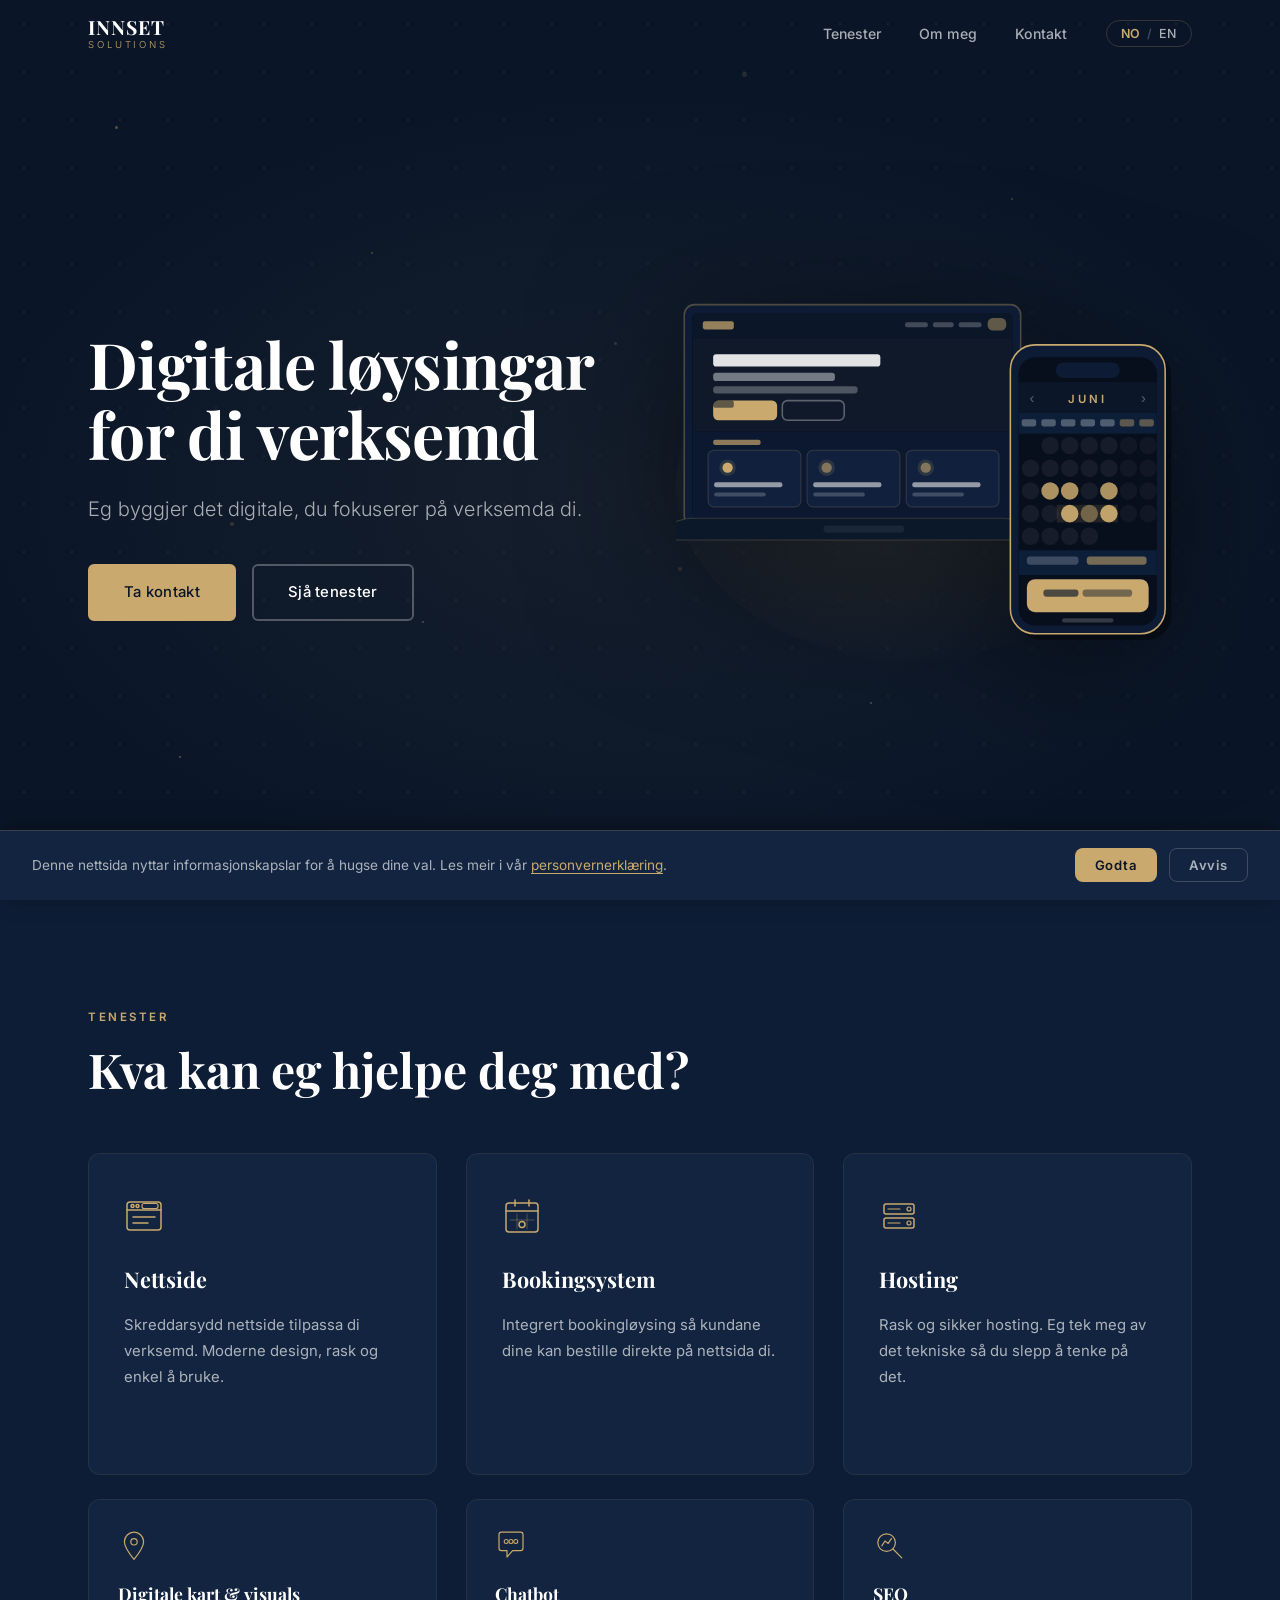
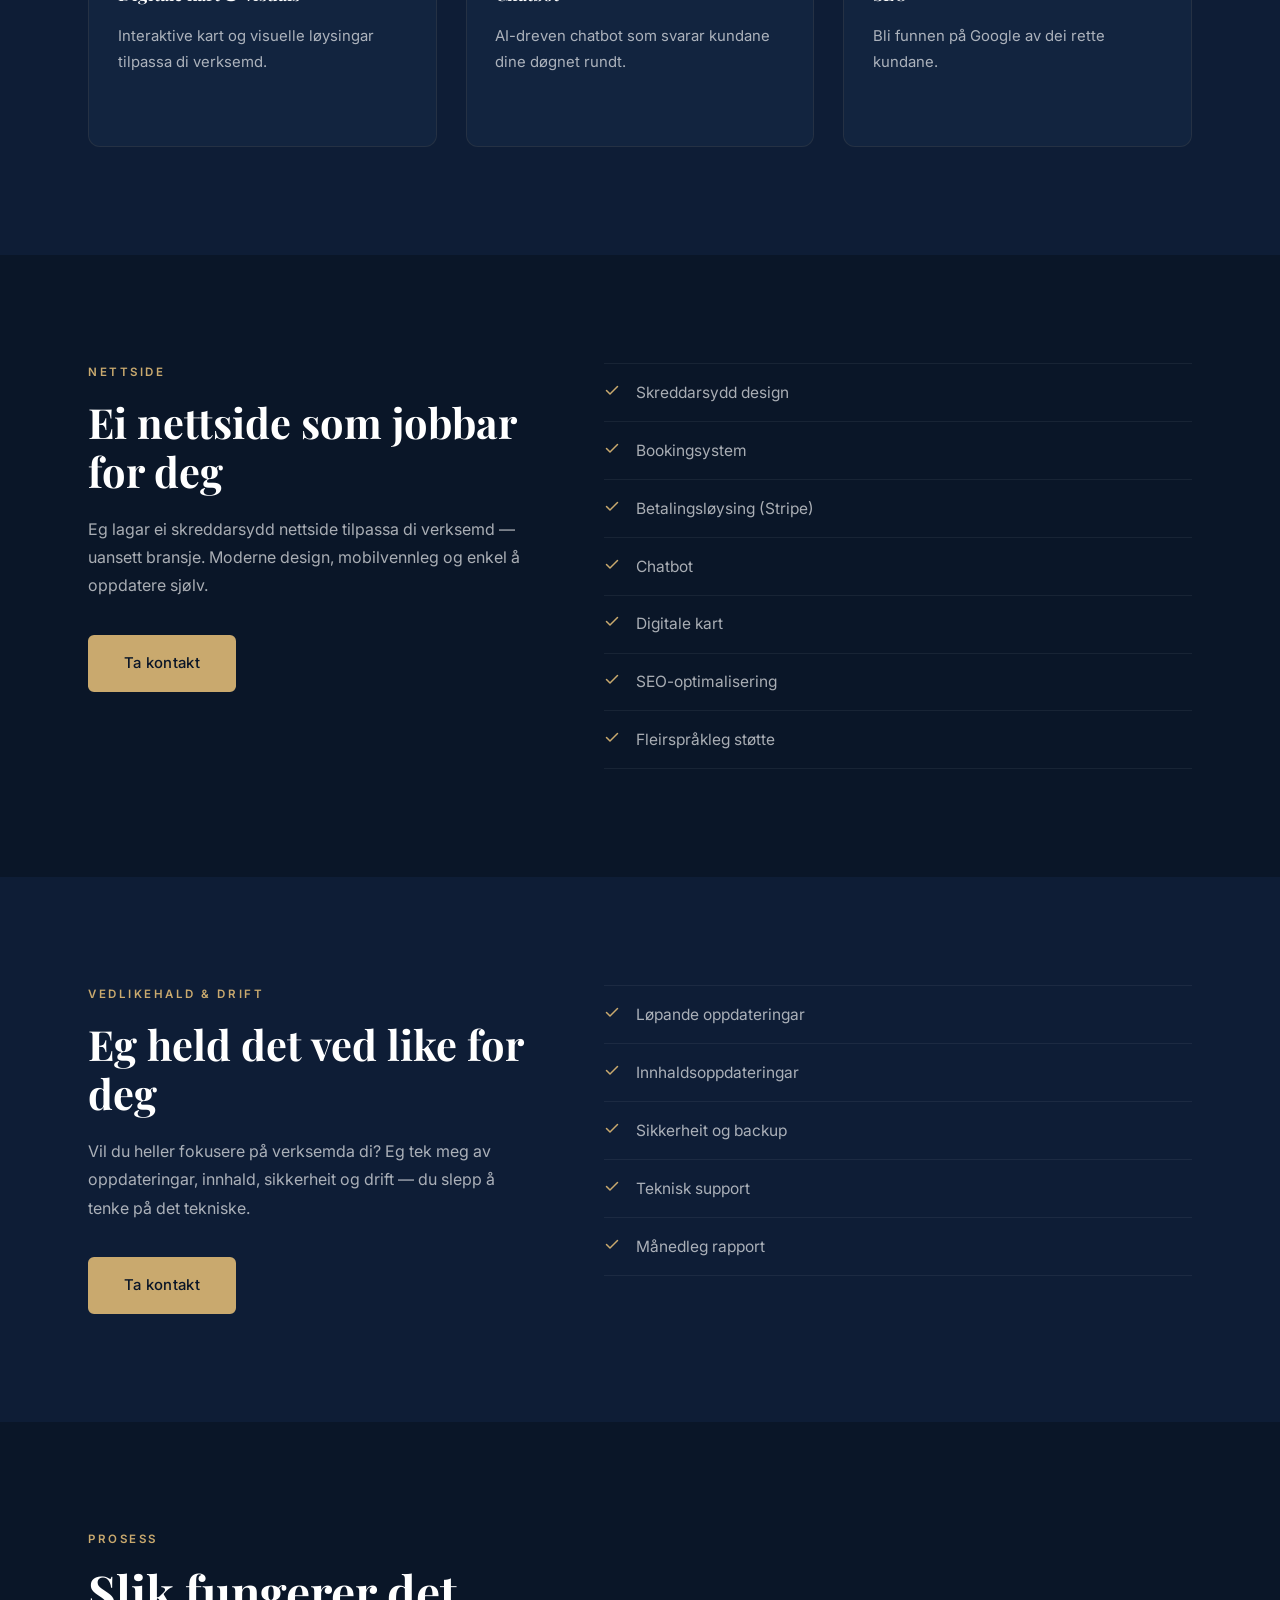
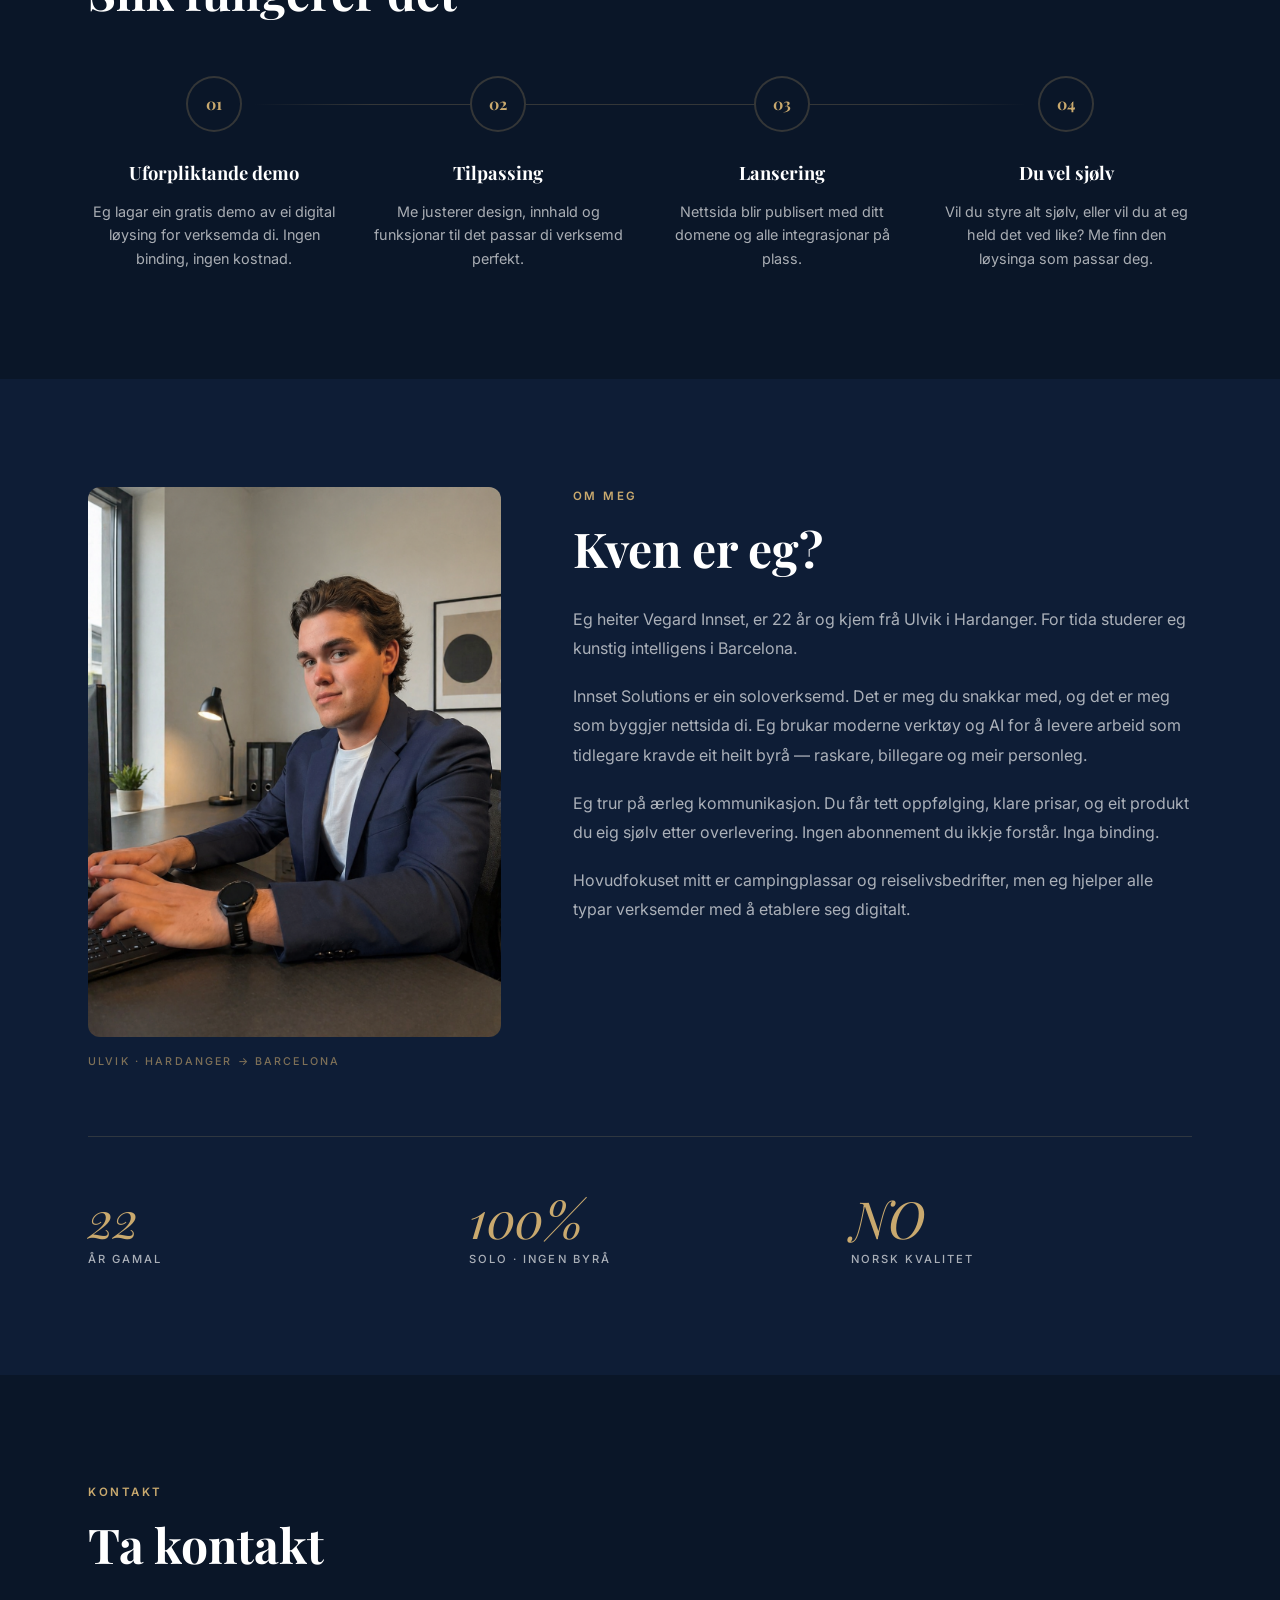
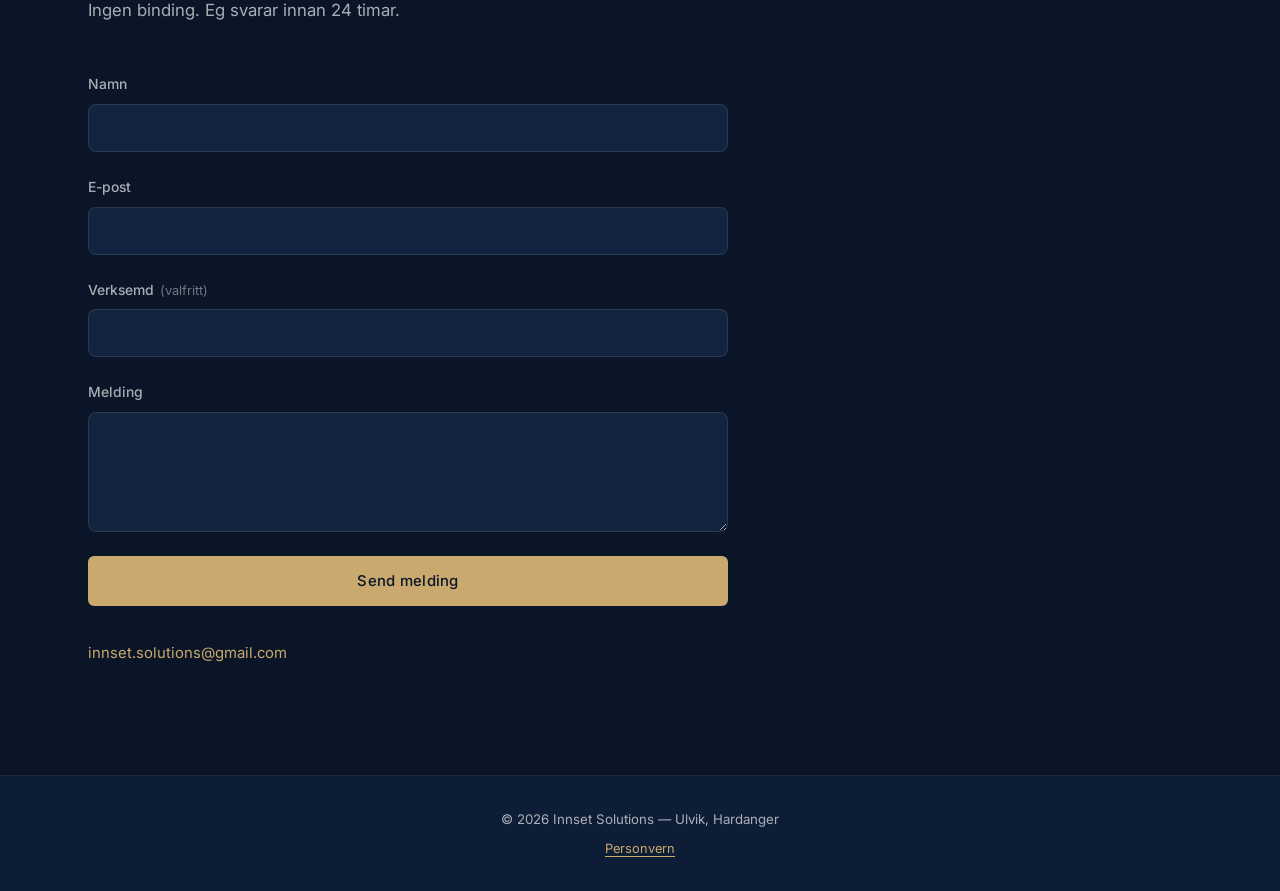
==== commit da7db743: "Oppdaterer tenester, prosess og kontaktskjema" ====
--- a/index.html
+++ b/index.html
@@ -302,9 +302,10 @@
         Kva kan eg hjelpe deg med?
       </h2>
 
+      <!-- Primary services -->
       <div class="services-grid">
 
-        <a href="#kontakt" class="service-card fade-in">
+        <a href="#nettside" class="service-card fade-in">
           <div class="service-icon" aria-hidden="true">
             <svg width="40" height="40" viewBox="0 0 40 40" fill="none" xmlns="http://www.w3.org/2000/svg">
               <rect x="3" y="6" width="34" height="28" rx="3" stroke="#c9a96e" stroke-width="1.5" stroke-linecap="round" stroke-linejoin="round"/>
@@ -318,7 +319,7 @@
           </div>
           <h3 class="service-title" data-i18n="services.web.title">Nettside</h3>
           <p class="service-desc" data-i18n="services.web.desc">
-            Skreddarsydd nettside som ser profesjonell ut og er enkel å oppdatere sjølv
+            Skreddarsydd nettside tilpassa di verksemd. Moderne design, rask og enkel å bruke.
           </p>
         </a>
 
@@ -337,53 +338,11 @@
           </div>
           <h3 class="service-title" data-i18n="services.booking.title">Bookingsystem</h3>
           <p class="service-desc" data-i18n="services.booking.desc">
-            Integrert bookingløysing så kundane dine kan bestille direkte på nettsida
+            Integrert bookingløysing så kundane dine kan bestille direkte på nettsida di.
           </p>
         </a>
 
-        <a href="#kontakt" class="service-card fade-in">
-          <div class="service-icon" aria-hidden="true">
-            <svg width="40" height="40" viewBox="0 0 40 40" fill="none" xmlns="http://www.w3.org/2000/svg">
-              <rect x="3" y="9" width="34" height="22" rx="3" stroke="#c9a96e" stroke-width="1.5" stroke-linecap="round" stroke-linejoin="round"/>
-              <line x1="3" y1="16" x2="37" y2="16" stroke="#c9a96e" stroke-width="1.5" stroke-linecap="round"/>
-              <rect x="8" y="22" width="10" height="4" rx="1" stroke="#c9a96e" stroke-width="1.2"/>
-              <line x1="25" y1="24" x2="32" y2="24" stroke="#c9a96e" stroke-width="1.5" stroke-linecap="round"/>
-            </svg>
-          </div>
-          <h3 class="service-title" data-i18n="services.payment.title">Betalingsløysing</h3>
-          <p class="service-desc" data-i18n="services.payment.desc">
-            Stripe-integrasjon for sikker og enkel betaling på nett
-          </p>
-        </a>
-
-        <a href="#kontakt" class="service-card fade-in">
-          <div class="service-icon" aria-hidden="true">
-            <svg width="40" height="40" viewBox="0 0 40 40" fill="none" xmlns="http://www.w3.org/2000/svg">
-              <path d="M29 4 L36 11 L14 33 L6 37 L10 29 Z" stroke="#c9a96e" stroke-width="1.5" stroke-linejoin="round"/>
-              <line x1="24" y1="9" x2="31" y2="16" stroke="#c9a96e" stroke-width="1" stroke-linecap="round" stroke-opacity="0.5"/>
-            </svg>
-          </div>
-          <h3 class="service-title" data-i18n="services.logo.title">Logo &amp; grafisk profil</h3>
-          <p class="service-desc" data-i18n="services.logo.desc">
-            Profesjonell visuell identitet som speglar verksemda di
-          </p>
-        </a>
-
-        <a href="#kontakt" class="service-card fade-in">
-          <div class="service-icon" aria-hidden="true">
-            <svg width="40" height="40" viewBox="0 0 40 40" fill="none" xmlns="http://www.w3.org/2000/svg">
-              <circle cx="17" cy="17" r="11" stroke="#c9a96e" stroke-width="1.5"/>
-              <line x1="25" y1="25" x2="36" y2="36" stroke="#c9a96e" stroke-width="1.5" stroke-linecap="round"/>
-              <polyline points="11,21 15,15 19,18 23,12" stroke="#c9a96e" stroke-width="1.5" stroke-linecap="round" stroke-linejoin="round"/>
-            </svg>
-          </div>
-          <h3 class="service-title" data-i18n="services.seo.title">SEO</h3>
-          <p class="service-desc" data-i18n="services.seo.desc">
-            Bli funnen på Google av dei rette kundane
-          </p>
-        </a>
-
-        <a href="#kontakt" class="service-card fade-in">
+        <a href="#vedlikehald" class="service-card fade-in">
           <div class="service-icon" aria-hidden="true">
             <svg width="40" height="40" viewBox="0 0 40 40" fill="none" xmlns="http://www.w3.org/2000/svg">
               <rect x="5" y="8" width="30" height="10" rx="2" stroke="#c9a96e" stroke-width="1.5" stroke-linecap="round" stroke-linejoin="round"/>
@@ -396,13 +355,31 @@
           </div>
           <h3 class="service-title" data-i18n="services.hosting.title">Hosting</h3>
           <p class="service-desc" data-i18n="services.hosting.desc">
-            Rask og sikker hosting, eg tek meg av det tekniske
+            Rask og sikker hosting. Eg tek meg av det tekniske så du slepp å tenke på det.
           </p>
         </a>
 
-        <a href="#kontakt" class="service-card fade-in">
+      </div>
+
+      <!-- Secondary services -->
+      <div class="services-grid services-grid--secondary">
+
+        <a href="#kontakt" class="service-card service-card--secondary fade-in">
           <div class="service-icon" aria-hidden="true">
-            <svg width="40" height="40" viewBox="0 0 40 40" fill="none" xmlns="http://www.w3.org/2000/svg">
+            <svg width="32" height="32" viewBox="0 0 40 40" fill="none" xmlns="http://www.w3.org/2000/svg">
+              <path d="M20 4 C13.4 4 8 9.4 8 16 C8 23.5 20 38 20 38 C20 38 32 23.5 32 16 C32 9.4 26.6 4 20 4 Z" stroke="#c9a96e" stroke-width="1.5" stroke-linejoin="round"/>
+              <circle cx="20" cy="16" r="4" stroke="#c9a96e" stroke-width="1.5"/>
+            </svg>
+          </div>
+          <h3 class="service-title" data-i18n="services.maps.title">Digitale kart &amp; visuals</h3>
+          <p class="service-desc" data-i18n="services.maps.desc">
+            Interaktive kart og visuelle løysingar tilpassa di verksemd.
+          </p>
+        </a>
+
+        <a href="#kontakt" class="service-card service-card--secondary fade-in">
+          <div class="service-icon" aria-hidden="true">
+            <svg width="32" height="32" viewBox="0 0 40 40" fill="none" xmlns="http://www.w3.org/2000/svg">
               <path d="M5 7 Q5 4 8 4 L32 4 Q35 4 35 7 L35 24 Q35 27 32 27 L22 27 L15 35 L15 27 L8 27 Q5 27 5 24 Z" stroke="#c9a96e" stroke-width="1.5" stroke-linejoin="round"/>
               <circle cx="14" cy="15.5" r="2.5" stroke="#c9a96e" stroke-width="1.3"/>
               <circle cx="20" cy="15.5" r="2.5" stroke="#c9a96e" stroke-width="1.3"/>
@@ -411,36 +388,21 @@
           </div>
           <h3 class="service-title" data-i18n="services.chatbot.title">Chatbot</h3>
           <p class="service-desc" data-i18n="services.chatbot.desc">
-            AI-dreven chatbot som svarar kundane dine døgnet rundt
+            AI-dreven chatbot som svarar kundane dine døgnet rundt.
           </p>
         </a>
 
-        <a href="#kontakt" class="service-card fade-in">
+        <a href="#kontakt" class="service-card service-card--secondary fade-in">
           <div class="service-icon" aria-hidden="true">
-            <svg width="40" height="40" viewBox="0 0 40 40" fill="none" xmlns="http://www.w3.org/2000/svg">
-              <circle cx="32" cy="10" r="4" stroke="#c9a96e" stroke-width="1.5"/>
-              <circle cx="32" cy="30" r="4" stroke="#c9a96e" stroke-width="1.5"/>
-              <circle cx="8" cy="20" r="4" stroke="#c9a96e" stroke-width="1.5"/>
-              <line x1="12" y1="18" x2="28" y2="12" stroke="#c9a96e" stroke-width="1.5" stroke-linecap="round"/>
-              <line x1="12" y1="22" x2="28" y2="28" stroke="#c9a96e" stroke-width="1.5" stroke-linecap="round"/>
-            </svg>
-          </div>
-          <h3 class="service-title" data-i18n="services.social.title">Sosiale medier</h3>
-          <p class="service-desc" data-i18n="services.social.desc">
-            Innhald og annonsering på Meta, TikTok og e-post
-          </p>
-        </a>
-
-        <a href="#kontakt" class="service-card fade-in">
-          <div class="service-icon" aria-hidden="true">
-            <svg width="40" height="40" viewBox="0 0 40 40" fill="none" xmlns="http://www.w3.org/2000/svg">
-              <path d="M20 4 C13.4 4 8 9.4 8 16 C8 23.5 20 38 20 38 C20 38 32 23.5 32 16 C32 9.4 26.6 4 20 4 Z" stroke="#c9a96e" stroke-width="1.5" stroke-linejoin="round"/>
-              <circle cx="20" cy="16" r="4" stroke="#c9a96e" stroke-width="1.5"/>
-            </svg>
-          </div>
-          <h3 class="service-title" data-i18n="services.maps.title">Digitale kart &amp; visuals</h3>
-          <p class="service-desc" data-i18n="services.maps.desc">
-            Interaktive kart og visuals tilpassa di verksemd
+            <svg width="32" height="32" viewBox="0 0 40 40" fill="none" xmlns="http://www.w3.org/2000/svg">
+              <circle cx="17" cy="17" r="11" stroke="#c9a96e" stroke-width="1.5"/>
+              <line x1="25" y1="25" x2="36" y2="36" stroke="#c9a96e" stroke-width="1.5" stroke-linecap="round"/>
+              <polyline points="11,21 15,15 19,18 23,12" stroke="#c9a96e" stroke-width="1.5" stroke-linecap="round" stroke-linejoin="round"/>
+            </svg>
+          </div>
+          <h3 class="service-title" data-i18n="services.seo.title">SEO</h3>
+          <p class="service-desc" data-i18n="services.seo.desc">
+            Bli funnen på Google av dei rette kundane.
           </p>
         </a>
 
@@ -459,50 +421,56 @@
         <div class="detail-content fade-in">
           <p class="section-label" data-i18n="detail.web.label">NETTSIDE</p>
           <h2 class="detail-title" id="nettside-heading" data-i18n="detail.web.title">
-            Di eiga nettside, skreddarsydd
+            Ei nettside som jobbar for deg
           </h2>
           <p class="detail-intro" data-i18n="detail.web.intro">
-            Eg lagar ei nettside som speglar campingplassen din — frå design til innhald. Du slepp å tenke på det tekniske.
+            Eg lagar ei skreddarsydd nettside tilpassa di verksemd — uansett bransje. Moderne design, mobilvennleg og enkel å oppdatere sjølv.
           </p>
           <a href="#kontakt" class="btn btn-primary" data-i18n="detail.cta">Ta kontakt</a>
         </div>
 
-        <ul class="detail-features fade-in" aria-label="Kva er inkludert">
-          <li class="feature-item">
-            <svg class="feature-check" width="16" height="16" viewBox="0 0 16 16" fill="none" aria-hidden="true">
-              <path d="M2.5 8.5 L6 12 L13.5 4.5" stroke="#c9a96e" stroke-width="1.5" stroke-linecap="round" stroke-linejoin="round"/>
-            </svg>
-            <span data-i18n="detail.web.feat1">Unikt design tilpassa din campingplass</span>
-          </li>
-          <li class="feature-item">
-            <svg class="feature-check" width="16" height="16" viewBox="0 0 16 16" fill="none" aria-hidden="true">
-              <path d="M2.5 8.5 L6 12 L13.5 4.5" stroke="#c9a96e" stroke-width="1.5" stroke-linecap="round" stroke-linejoin="round"/>
-            </svg>
-            <span data-i18n="detail.web.feat2">Fullstendig mobilvennleg (responsivt)</span>
-          </li>
-          <li class="feature-item">
-            <svg class="feature-check" width="16" height="16" viewBox="0 0 16 16" fill="none" aria-hidden="true">
-              <path d="M2.5 8.5 L6 12 L13.5 4.5" stroke="#c9a96e" stroke-width="1.5" stroke-linecap="round" stroke-linejoin="round"/>
-            </svg>
-            <span data-i18n="detail.web.feat3">Enkelt administrasjonspanel — du oppdaterer sjølv</span>
-          </li>
-          <li class="feature-item">
-            <svg class="feature-check" width="16" height="16" viewBox="0 0 16 16" fill="none" aria-hidden="true">
-              <path d="M2.5 8.5 L6 12 L13.5 4.5" stroke="#c9a96e" stroke-width="1.5" stroke-linecap="round" stroke-linejoin="round"/>
-            </svg>
-            <span data-i18n="detail.web.feat4">Rask lastetid og SSL-sikra</span>
-          </li>
-          <li class="feature-item">
-            <svg class="feature-check" width="16" height="16" viewBox="0 0 16 16" fill="none" aria-hidden="true">
-              <path d="M2.5 8.5 L6 12 L13.5 4.5" stroke="#c9a96e" stroke-width="1.5" stroke-linecap="round" stroke-linejoin="round"/>
-            </svg>
-            <span data-i18n="detail.web.feat5">SEO-optimert — gjestene finn deg på Google</span>
-          </li>
-          <li class="feature-item">
-            <svg class="feature-check" width="16" height="16" viewBox="0 0 16 16" fill="none" aria-hidden="true">
-              <path d="M2.5 8.5 L6 12 L13.5 4.5" stroke="#c9a96e" stroke-width="1.5" stroke-linecap="round" stroke-linejoin="round"/>
-            </svg>
-            <span data-i18n="detail.web.feat6">Ditt domenenamn inkludert</span>
+        <ul class="detail-features fade-in" aria-label="Kan inkluderast">
+          <li class="feature-item">
+            <svg class="feature-check" width="16" height="16" viewBox="0 0 16 16" fill="none" aria-hidden="true">
+              <path d="M2.5 8.5 L6 12 L13.5 4.5" stroke="#c9a96e" stroke-width="1.5" stroke-linecap="round" stroke-linejoin="round"/>
+            </svg>
+            <span data-i18n="detail.web.feat1">Skreddarsydd design</span>
+          </li>
+          <li class="feature-item">
+            <svg class="feature-check" width="16" height="16" viewBox="0 0 16 16" fill="none" aria-hidden="true">
+              <path d="M2.5 8.5 L6 12 L13.5 4.5" stroke="#c9a96e" stroke-width="1.5" stroke-linecap="round" stroke-linejoin="round"/>
+            </svg>
+            <span data-i18n="detail.web.feat2">Bookingsystem</span>
+          </li>
+          <li class="feature-item">
+            <svg class="feature-check" width="16" height="16" viewBox="0 0 16 16" fill="none" aria-hidden="true">
+              <path d="M2.5 8.5 L6 12 L13.5 4.5" stroke="#c9a96e" stroke-width="1.5" stroke-linecap="round" stroke-linejoin="round"/>
+            </svg>
+            <span data-i18n="detail.web.feat3">Betalingsløysing (Stripe)</span>
+          </li>
+          <li class="feature-item">
+            <svg class="feature-check" width="16" height="16" viewBox="0 0 16 16" fill="none" aria-hidden="true">
+              <path d="M2.5 8.5 L6 12 L13.5 4.5" stroke="#c9a96e" stroke-width="1.5" stroke-linecap="round" stroke-linejoin="round"/>
+            </svg>
+            <span data-i18n="detail.web.feat4">Chatbot</span>
+          </li>
+          <li class="feature-item">
+            <svg class="feature-check" width="16" height="16" viewBox="0 0 16 16" fill="none" aria-hidden="true">
+              <path d="M2.5 8.5 L6 12 L13.5 4.5" stroke="#c9a96e" stroke-width="1.5" stroke-linecap="round" stroke-linejoin="round"/>
+            </svg>
+            <span data-i18n="detail.web.feat5">Digitale kart</span>
+          </li>
+          <li class="feature-item">
+            <svg class="feature-check" width="16" height="16" viewBox="0 0 16 16" fill="none" aria-hidden="true">
+              <path d="M2.5 8.5 L6 12 L13.5 4.5" stroke="#c9a96e" stroke-width="1.5" stroke-linecap="round" stroke-linejoin="round"/>
+            </svg>
+            <span data-i18n="detail.web.feat6">SEO-optimalisering</span>
+          </li>
+          <li class="feature-item">
+            <svg class="feature-check" width="16" height="16" viewBox="0 0 16 16" fill="none" aria-hidden="true">
+              <path d="M2.5 8.5 L6 12 L13.5 4.5" stroke="#c9a96e" stroke-width="1.5" stroke-linecap="round" stroke-linejoin="round"/>
+            </svg>
+            <span data-i18n="detail.web.feat7">Fleirspråkleg støtte</span>
           </li>
         </ul>
 
@@ -512,19 +480,19 @@
 
 
   <!-- ================================
-       BOOKINGSYSTEM DETAIL
-  ================================ -->
-  <section class="detail-section detail-alt" id="bookingsystem" aria-labelledby="bookingsystem-heading">
+       VEDLIKEHALD & DRIFT DETAIL
+  ================================ -->
+  <section class="detail-section detail-alt" id="vedlikehald" aria-labelledby="vedlikehald-heading">
     <div class="container">
       <div class="detail-inner">
 
         <div class="detail-content fade-in">
-          <p class="section-label" data-i18n="detail.booking.label">BOOKINGSYSTEM</p>
-          <h2 class="detail-title" id="bookingsystem-heading" data-i18n="detail.booking.title">
-            Direkte booking, utan mellomledd
+          <p class="section-label" data-i18n="detail.maintenance.label">VEDLIKEHALD &amp; DRIFT</p>
+          <h2 class="detail-title" id="vedlikehald-heading" data-i18n="detail.maintenance.title">
+            Eg held det ved like for deg
           </h2>
-          <p class="detail-intro" data-i18n="detail.booking.intro">
-            Gjestene dine bestiller direkte på nettsida di — ingen tredjepartstenester, ingen provisjon.
+          <p class="detail-intro" data-i18n="detail.maintenance.intro">
+            Vil du heller fokusere på verksemda di? Eg tek meg av oppdateringar, innhald, sikkerheit og drift — du slepp å tenke på det tekniske.
           </p>
           <a href="#kontakt" class="btn btn-primary" data-i18n="detail.cta">Ta kontakt</a>
         </div>
@@ -534,94 +502,31 @@
             <svg class="feature-check" width="16" height="16" viewBox="0 0 16 16" fill="none" aria-hidden="true">
               <path d="M2.5 8.5 L6 12 L13.5 4.5" stroke="#c9a96e" stroke-width="1.5" stroke-linecap="round" stroke-linejoin="round"/>
             </svg>
-            <span data-i18n="detail.booking.feat1">Bestilling direkte frå nettsida di</span>
-          </li>
-          <li class="feature-item">
-            <svg class="feature-check" width="16" height="16" viewBox="0 0 16 16" fill="none" aria-hidden="true">
-              <path d="M2.5 8.5 L6 12 L13.5 4.5" stroke="#c9a96e" stroke-width="1.5" stroke-linecap="round" stroke-linejoin="round"/>
-            </svg>
-            <span data-i18n="detail.booking.feat2">Online betaling via Stripe</span>
-          </li>
-          <li class="feature-item">
-            <svg class="feature-check" width="16" height="16" viewBox="0 0 16 16" fill="none" aria-hidden="true">
-              <path d="M2.5 8.5 L6 12 L13.5 4.5" stroke="#c9a96e" stroke-width="1.5" stroke-linecap="round" stroke-linejoin="round"/>
-            </svg>
-            <span data-i18n="detail.booking.feat3">Fungerer på mobil, nettbrett og PC</span>
-          </li>
-          <li class="feature-item">
-            <svg class="feature-check" width="16" height="16" viewBox="0 0 16 16" fill="none" aria-hidden="true">
-              <path d="M2.5 8.5 L6 12 L13.5 4.5" stroke="#c9a96e" stroke-width="1.5" stroke-linecap="round" stroke-linejoin="round"/>
-            </svg>
-            <span data-i18n="detail.booking.feat4">Enkel administrasjon av alle reservasjonar</span>
-          </li>
-          <li class="feature-item">
-            <svg class="feature-check" width="16" height="16" viewBox="0 0 16 16" fill="none" aria-hidden="true">
-              <path d="M2.5 8.5 L6 12 L13.5 4.5" stroke="#c9a96e" stroke-width="1.5" stroke-linecap="round" stroke-linejoin="round"/>
-            </svg>
-            <span data-i18n="detail.booking.feat5">Automatiske bekreftelses-e-postar til gjestene</span>
-          </li>
-        </ul>
-
-      </div>
-    </div>
-  </section>
-
-
-  <!-- ================================
-       DIGITAL PAKKE DETAIL (recommended)
-  ================================ -->
-  <section class="detail-section detail-recommended" id="digital-pakke" aria-labelledby="digital-pakke-heading">
-    <div class="container">
-      <div class="detail-inner">
-
-        <div class="detail-content fade-in">
-          <span class="recommended-badge" data-i18n="detail.package.badge">ANBEFALT</span>
-          <p class="section-label" data-i18n="detail.package.label">DIGITAL PAKKE</p>
-          <h2 class="detail-title" id="digital-pakke-heading" data-i18n="detail.package.title">
-            Alt du treng, i éi løysing
-          </h2>
-          <p class="detail-intro" data-i18n="detail.package.intro">
-            Den komplette digitale løysinga for campingplassen din — nettside og booking saman, til ein betre pris.
-          </p>
-          <a href="#kontakt" class="btn btn-primary" data-i18n="detail.cta">Ta kontakt</a>
-        </div>
-
-        <ul class="detail-features fade-in" aria-label="Kva er inkludert">
-          <li class="feature-item">
-            <svg class="feature-check" width="16" height="16" viewBox="0 0 16 16" fill="none" aria-hidden="true">
-              <path d="M2.5 8.5 L6 12 L13.5 4.5" stroke="#c9a96e" stroke-width="1.5" stroke-linecap="round" stroke-linejoin="round"/>
-            </svg>
-            <span data-i18n="detail.package.feat1">Alt frå nettsidepakken inkludert</span>
-          </li>
-          <li class="feature-item">
-            <svg class="feature-check" width="16" height="16" viewBox="0 0 16 16" fill="none" aria-hidden="true">
-              <path d="M2.5 8.5 L6 12 L13.5 4.5" stroke="#c9a96e" stroke-width="1.5" stroke-linecap="round" stroke-linejoin="round"/>
-            </svg>
-            <span data-i18n="detail.package.feat2">Alt frå bookingsystemet inkludert</span>
-          </li>
-          <li class="feature-item">
-            <svg class="feature-check" width="16" height="16" viewBox="0 0 16 16" fill="none" aria-hidden="true">
-              <path d="M2.5 8.5 L6 12 L13.5 4.5" stroke="#c9a96e" stroke-width="1.5" stroke-linecap="round" stroke-linejoin="round"/>
-            </svg>
-            <span data-i18n="detail.package.feat3">Éin leverandør for alt digitalt</span>
-          </li>
-          <li class="feature-item">
-            <svg class="feature-check" width="16" height="16" viewBox="0 0 16 16" fill="none" aria-hidden="true">
-              <path d="M2.5 8.5 L6 12 L13.5 4.5" stroke="#c9a96e" stroke-width="1.5" stroke-linecap="round" stroke-linejoin="round"/>
-            </svg>
-            <span data-i18n="detail.package.feat4">Betre totalpris enn å kjøpe kvar for seg</span>
-          </li>
-          <li class="feature-item">
-            <svg class="feature-check" width="16" height="16" viewBox="0 0 16 16" fill="none" aria-hidden="true">
-              <path d="M2.5 8.5 L6 12 L13.5 4.5" stroke="#c9a96e" stroke-width="1.5" stroke-linecap="round" stroke-linejoin="round"/>
-            </svg>
-            <span data-i18n="detail.package.feat5">Prioritert hjelp og support</span>
-          </li>
-          <li class="feature-item">
-            <svg class="feature-check" width="16" height="16" viewBox="0 0 16 16" fill="none" aria-hidden="true">
-              <path d="M2.5 8.5 L6 12 L13.5 4.5" stroke="#c9a96e" stroke-width="1.5" stroke-linecap="round" stroke-linejoin="round"/>
-            </svg>
-            <span data-i18n="detail.package.feat6">Klar for drift frå første dag</span>
+            <span data-i18n="detail.maintenance.feat1">Løpande oppdateringar</span>
+          </li>
+          <li class="feature-item">
+            <svg class="feature-check" width="16" height="16" viewBox="0 0 16 16" fill="none" aria-hidden="true">
+              <path d="M2.5 8.5 L6 12 L13.5 4.5" stroke="#c9a96e" stroke-width="1.5" stroke-linecap="round" stroke-linejoin="round"/>
+            </svg>
+            <span data-i18n="detail.maintenance.feat2">Innhaldsoppdateringar</span>
+          </li>
+          <li class="feature-item">
+            <svg class="feature-check" width="16" height="16" viewBox="0 0 16 16" fill="none" aria-hidden="true">
+              <path d="M2.5 8.5 L6 12 L13.5 4.5" stroke="#c9a96e" stroke-width="1.5" stroke-linecap="round" stroke-linejoin="round"/>
+            </svg>
+            <span data-i18n="detail.maintenance.feat3">Sikkerheit og backup</span>
+          </li>
+          <li class="feature-item">
+            <svg class="feature-check" width="16" height="16" viewBox="0 0 16 16" fill="none" aria-hidden="true">
+              <path d="M2.5 8.5 L6 12 L13.5 4.5" stroke="#c9a96e" stroke-width="1.5" stroke-linecap="round" stroke-linejoin="round"/>
+            </svg>
+            <span data-i18n="detail.maintenance.feat4">Teknisk support</span>
+          </li>
+          <li class="feature-item">
+            <svg class="feature-check" width="16" height="16" viewBox="0 0 16 16" fill="none" aria-hidden="true">
+              <path d="M2.5 8.5 L6 12 L13.5 4.5" stroke="#c9a96e" stroke-width="1.5" stroke-linecap="round" stroke-linejoin="round"/>
+            </svg>
+            <span data-i18n="detail.maintenance.feat5">Månedleg rapport</span>
           </li>
         </ul>
 
@@ -648,7 +553,7 @@
           <div class="step-content">
             <h3 class="step-title" data-i18n="process.step1.title">Uforpliktande demo</h3>
             <p class="step-desc"   data-i18n="process.step1.desc">
-              Eg lagar ein gratis demo av nettsida di. Ingen binding.
+              Eg lagar ein gratis demo av ei digital løysing for verksemda di. Ingen binding, ingen kostnad.
             </p>
           </div>
         </div>
@@ -658,7 +563,7 @@
           <div class="step-content">
             <h3 class="step-title" data-i18n="process.step2.title">Tilpassing</h3>
             <p class="step-desc"   data-i18n="process.step2.desc">
-              Me justerer design, tekst og innhald til det passar din campingplass.
+              Me justerer design, innhald og funksjonar til det passar di verksemd perfekt.
             </p>
           </div>
         </div>
@@ -668,7 +573,7 @@
           <div class="step-content">
             <h3 class="step-title" data-i18n="process.step3.title">Lansering</h3>
             <p class="step-desc"   data-i18n="process.step3.desc">
-              Nettsida blir publisert med ditt domene og bookingsystem på plass.
+              Nettsida blir publisert med ditt domene og alle integrasjonar på plass.
             </p>
           </div>
         </div>
@@ -676,9 +581,9 @@
         <div class="process-step fade-in">
           <div class="step-number" aria-hidden="true">04</div>
           <div class="step-content">
-            <h3 class="step-title" data-i18n="process.step4.title">Du styrer sjølv</h3>
+            <h3 class="step-title" data-i18n="process.step4.title">Du vel sjølv</h3>
             <p class="step-desc"   data-i18n="process.step4.desc">
-              Du får full kontroll og kan oppdatere innhald sjølv når du vil.
+              Vil du styre alt sjølv, eller vil du at eg held det ved like? Me finn den løysinga som passar deg.
             </p>
           </div>
         </div>
@@ -735,8 +640,8 @@
           <span class="stat-label" data-i18n="about.stat2.label">SOLO · INGEN BYRÅ</span>
         </div>
         <div class="about-stat">
-          <span class="stat-value" data-i18n="about.stat3.value">24t</span>
-          <span class="stat-label" data-i18n="about.stat3.label">SVAR GARANTERT</span>
+          <span class="stat-value" data-i18n="about.stat3.value">NO</span>
+          <span class="stat-label" data-i18n="about.stat3.label">NORSK KVALITET</span>
         </div>
       </div>
 
@@ -771,11 +676,11 @@
         </div>
 
         <div class="form-group">
-          <label for="campsite">
-            <span data-i18n="contact.form.campsite">Campingplass</span>
+          <label for="business">
+            <span data-i18n="contact.form.business">Verksemd</span>
             <span class="label-optional" data-i18n="contact.form.optional">(valfritt)</span>
           </label>
-          <input type="text"  id="campsite" name="campsite"          autocomplete="organization" placeholder=" " />
+          <input type="text"  id="business" name="business"          autocomplete="organization" placeholder=" " />
         </div>
 
         <div class="form-group">
--- a/styles.css
+++ b/styles.css
@@ -444,6 +444,16 @@
   margin-bottom: 0.9rem;
 }
 .service-desc  { color: var(--white-muted); font-size: 0.93rem; line-height: 1.75; }
+
+/* Secondary services grid — smaller cards below primary */
+.services-grid--secondary {
+  margin-top: 1.5rem;
+}
+.service-card--secondary {
+  padding: 1.8rem 1.8rem;
+}
+.service-card--secondary .service-icon { margin-bottom: 1.1rem; }
+.service-card--secondary .service-title { font-size: 1.1rem; }
 
 
 /* ============================================================
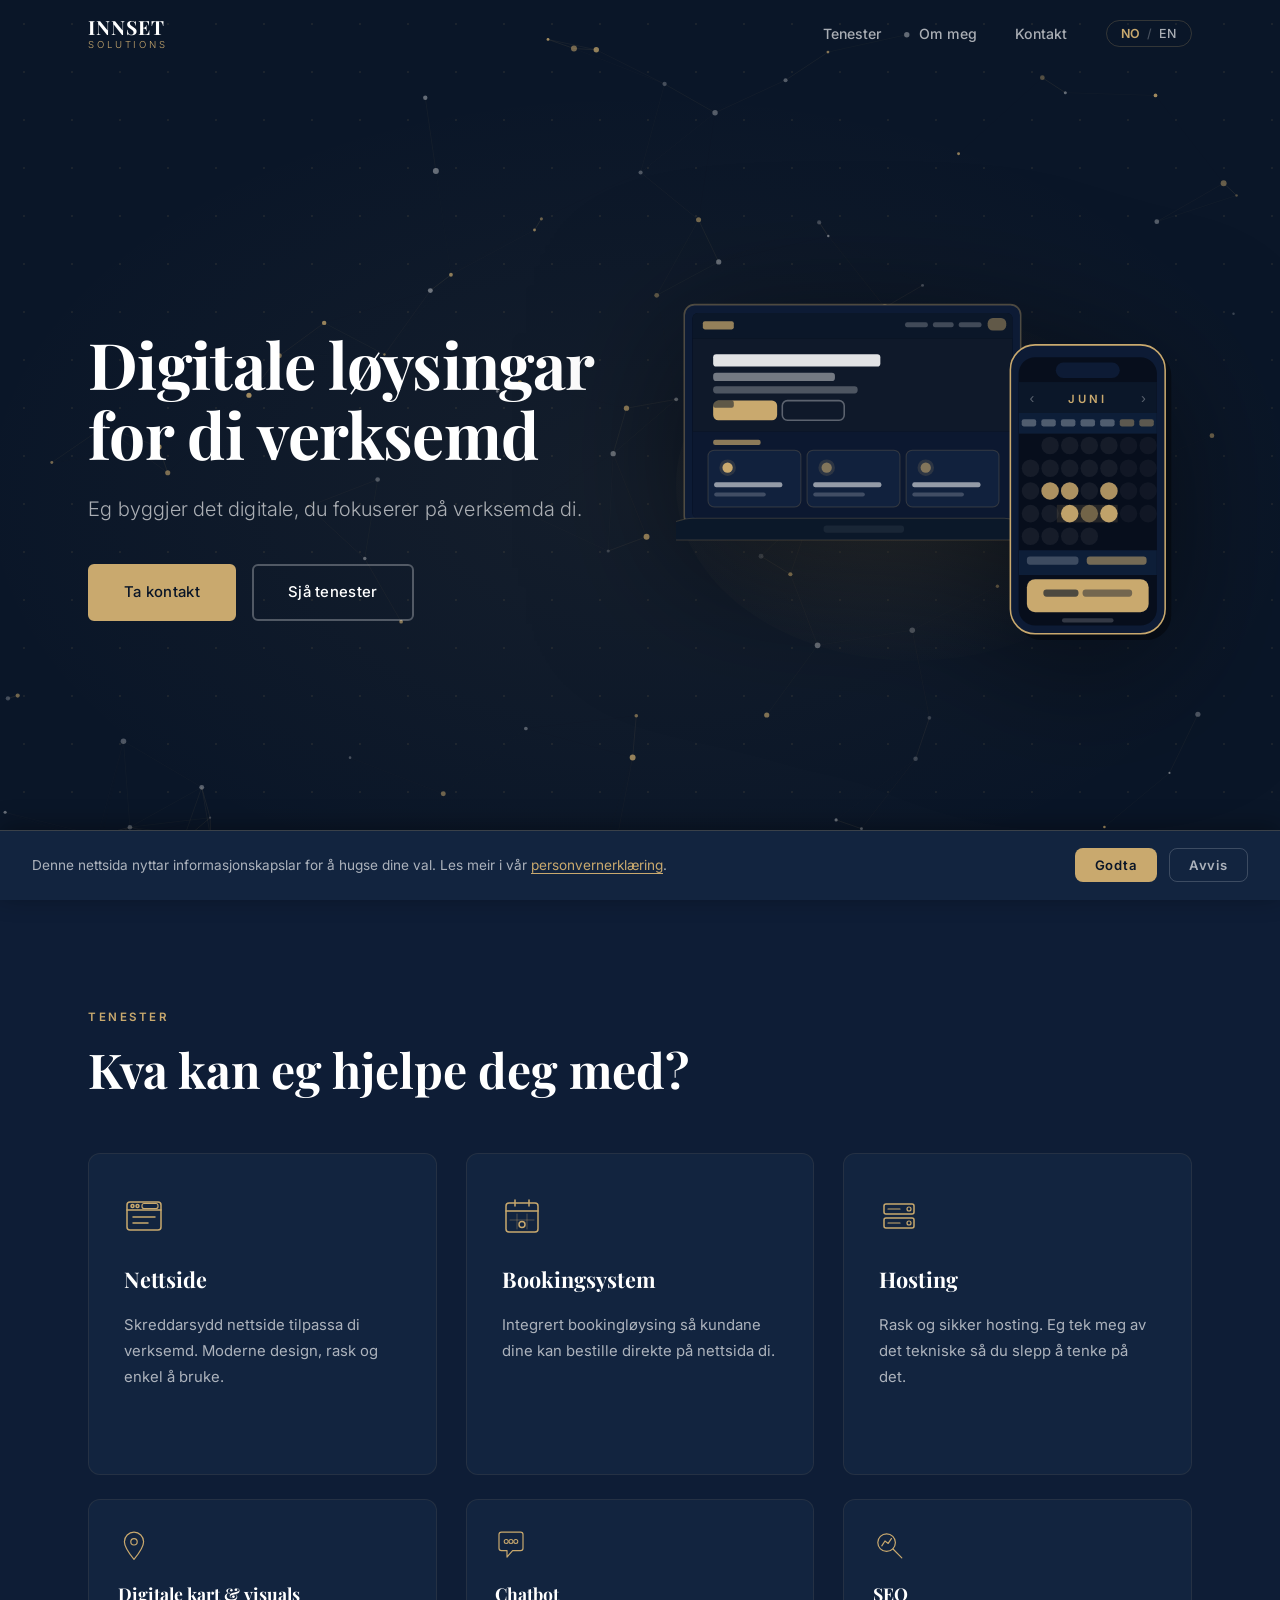
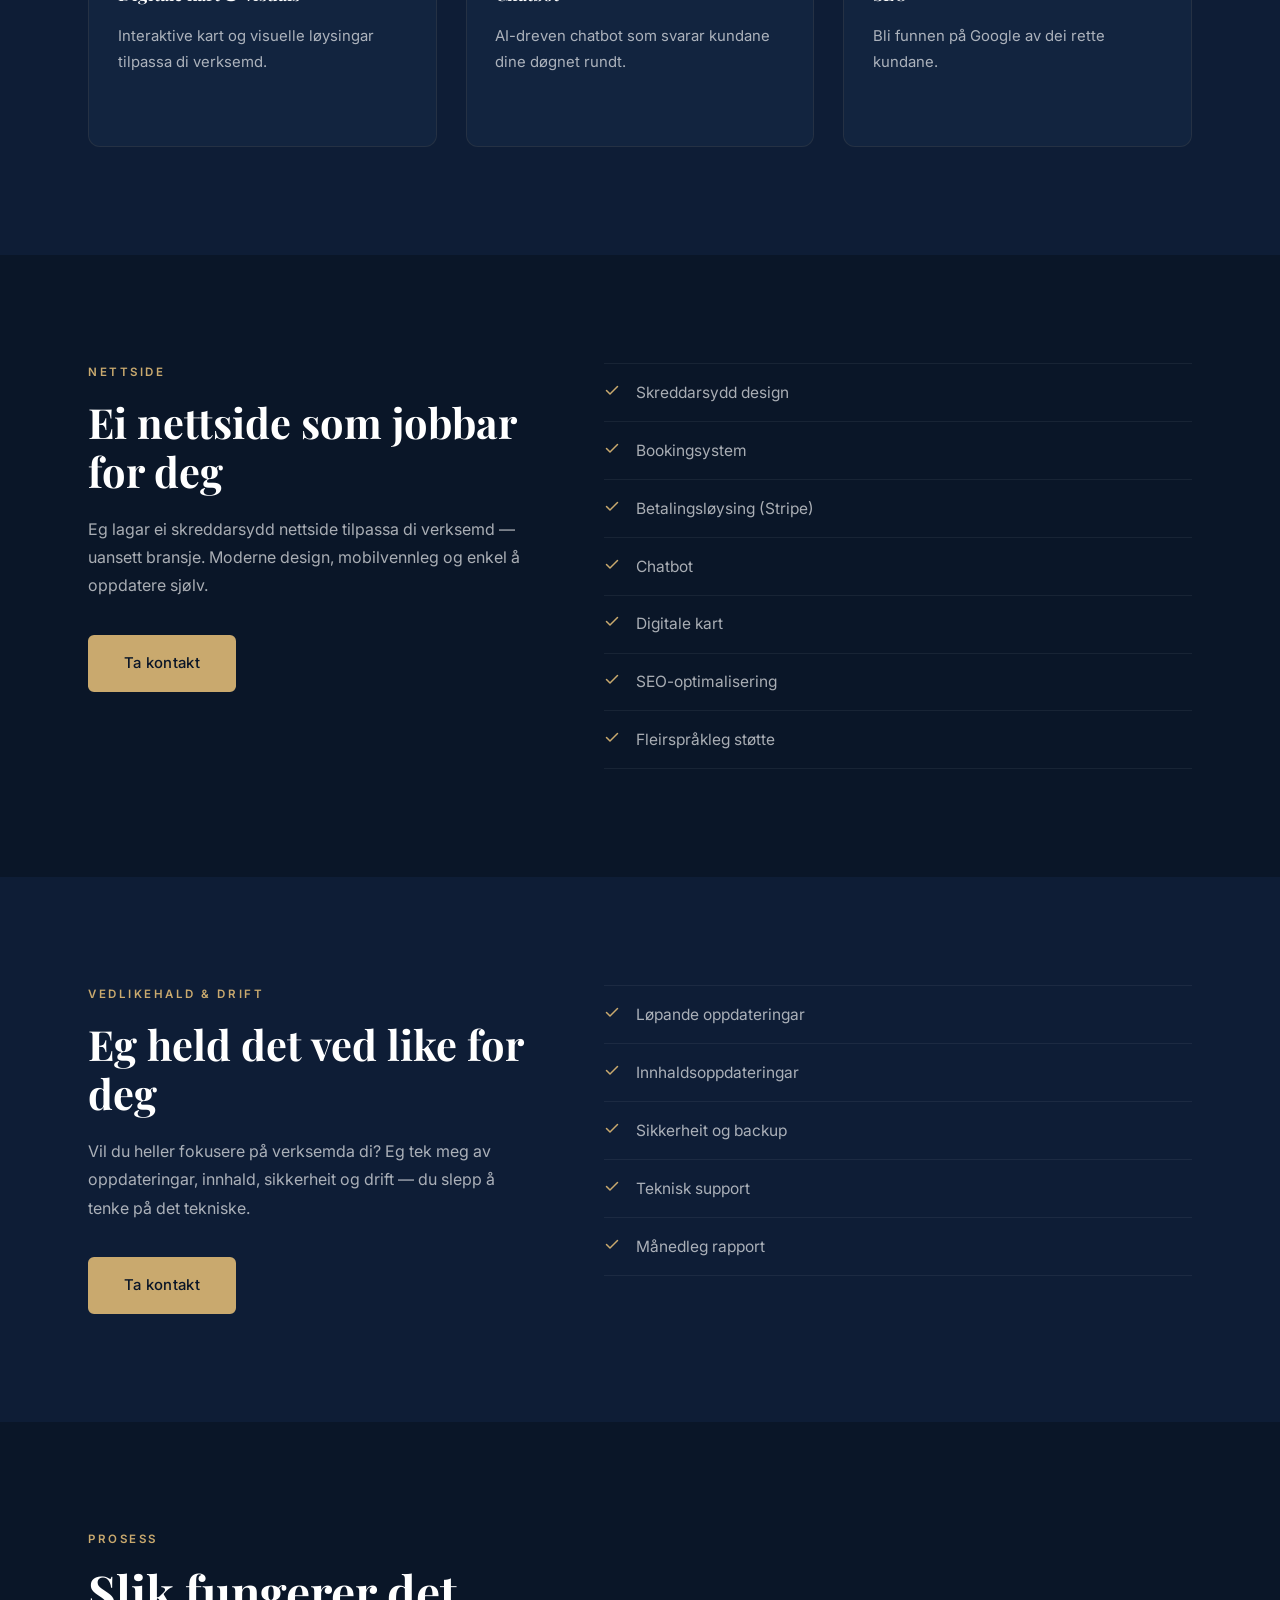
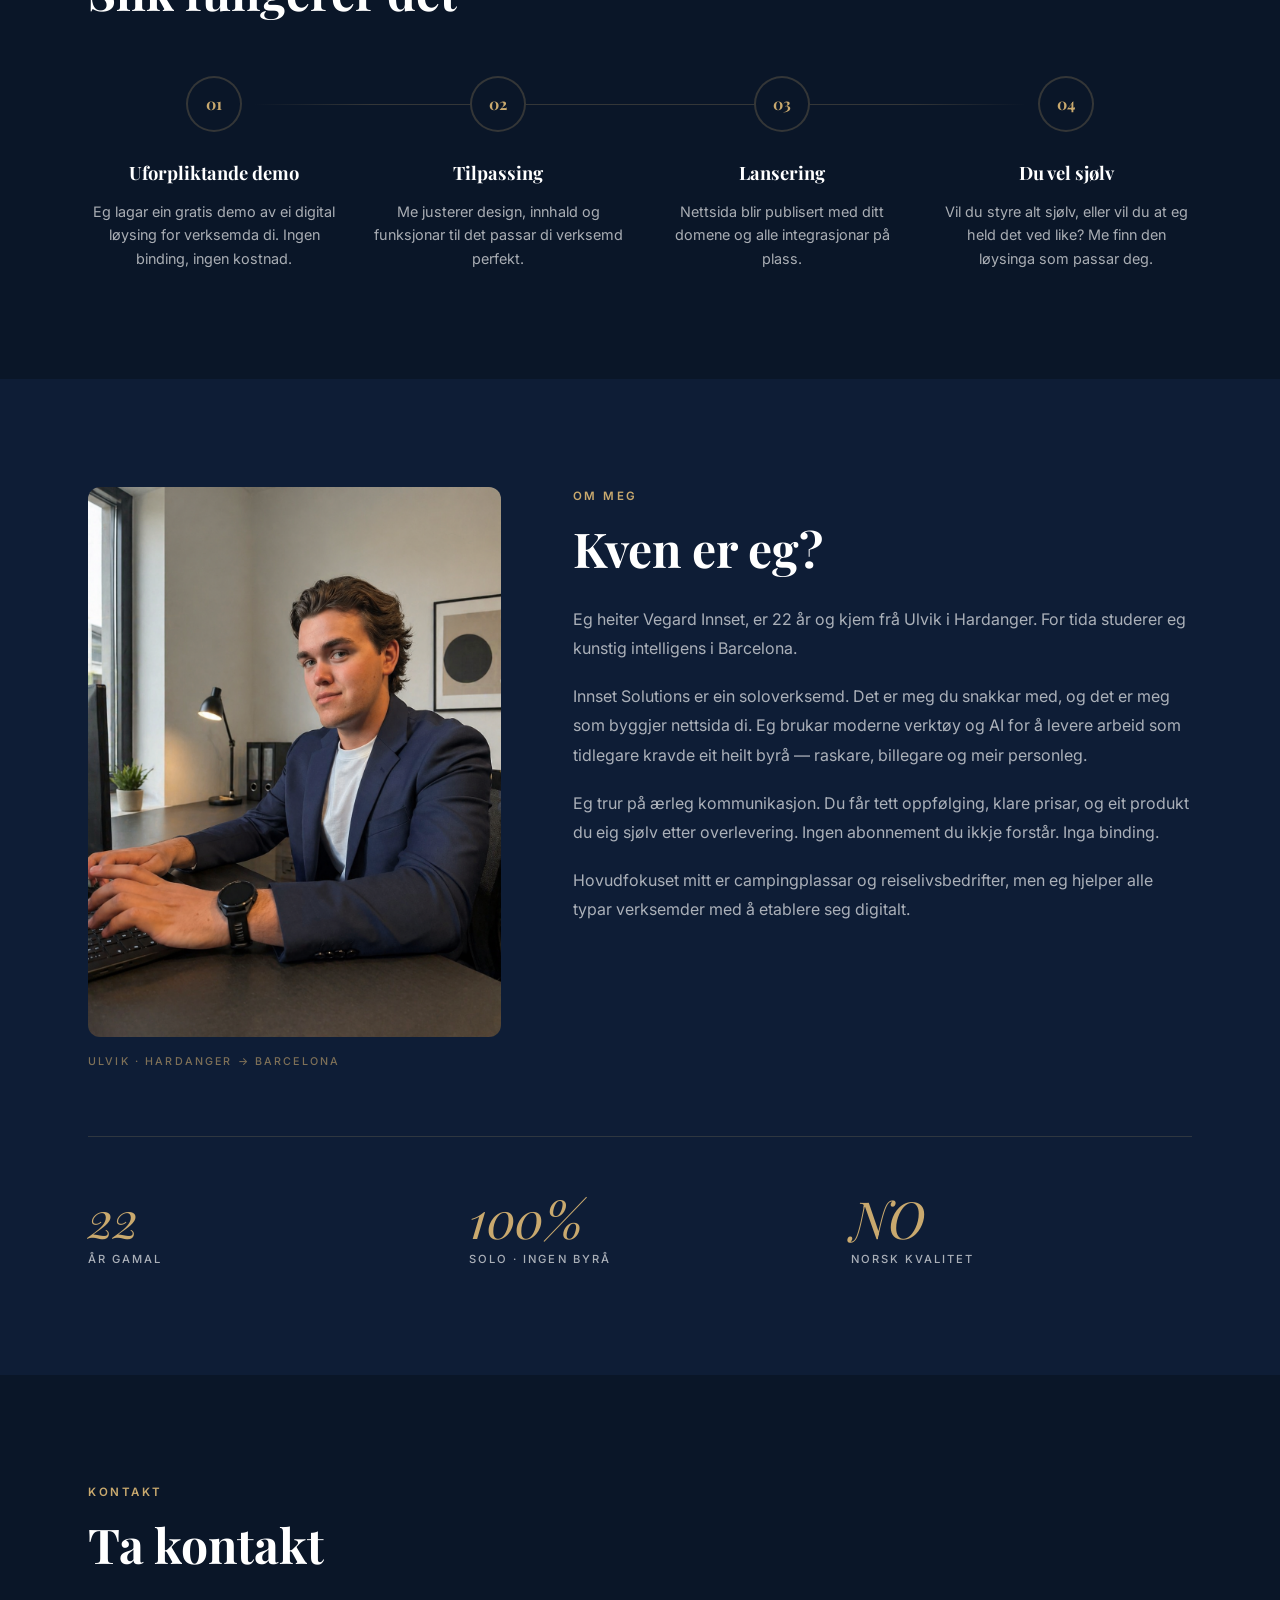
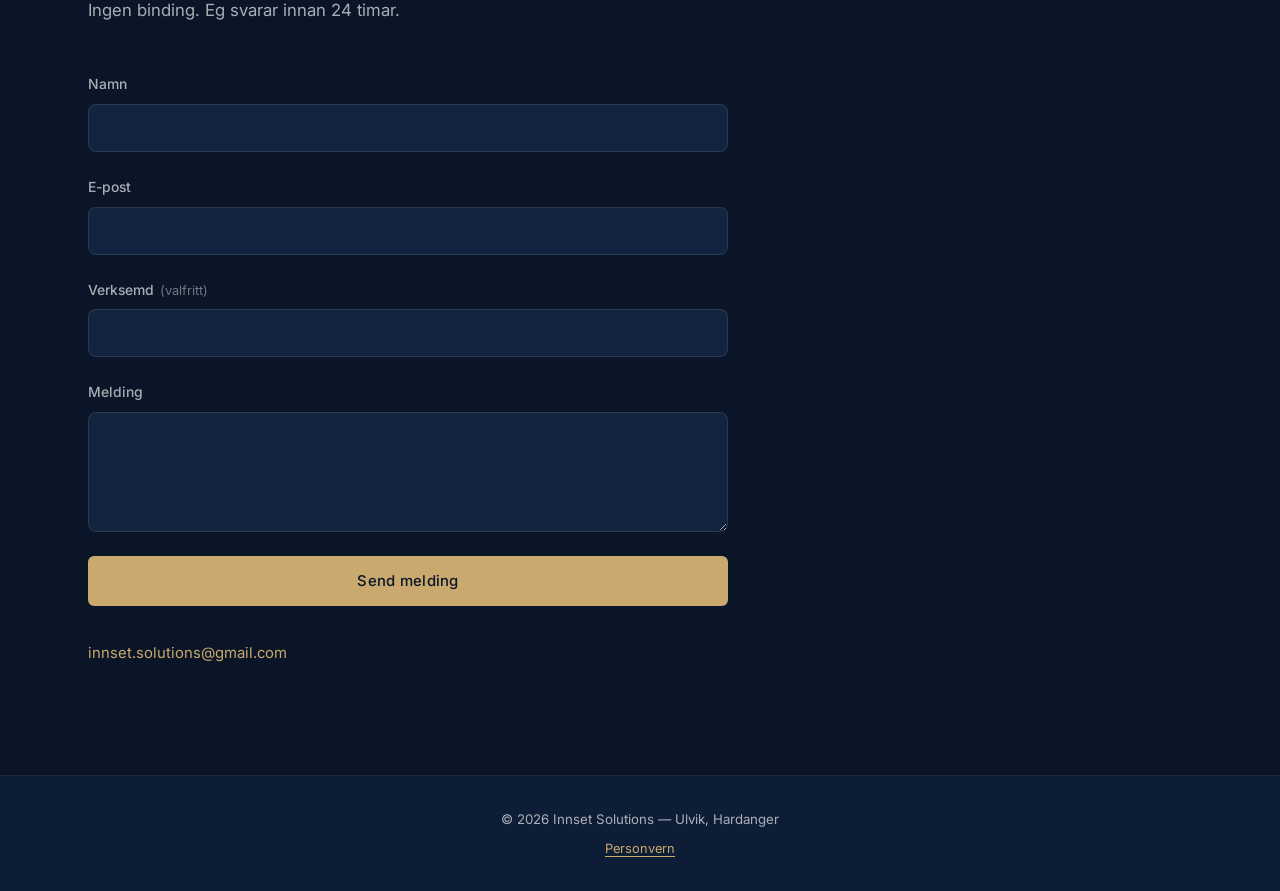
==== commit 2f451980: "visuals" ====
--- a/index.html
+++ b/index.html
@@ -3,14 +3,17 @@
 <head>
   <meta charset="UTF-8" />
   <meta name="viewport" content="width=device-width, initial-scale=1.0" />
-  <link rel="icon" type="image/svg+xml" href="favicon.svg" />
-  <meta name="description" content="Innset Solutions tilbyr profesjonelle digitale løysingar for bedrifter — nettside, booking, logo, SEO og meir. Ta kontakt for uforpliktande prat." />
+  <link rel="icon" type="image/svg+xml" href="favicon.svg">
+  <link rel="shortcut icon" href="favicon.svg">
+  <meta name="description" content="Innset Solutions — profesjonelle digitale løysingar for norske bedrifter. Nettside, bookingsystem, SEO, logo og meir.">
   <meta name="keywords" content="webutvikling, nettside, campingplass, booking, SEO, logo, digitale løysingar, Norge" />
   <meta name="robots" content="index, follow" />
   <meta name="author" content="Vegard Innset" />
-  <meta property="og:title" content="Innset Solutions — Digitale løysingar for di verksemd" />
-  <meta property="og:description" content="Profesjonelle digitale løysingar for norske bedrifter." />
-  <meta property="og:url" content="https://innset-solutions.no" />
+  <meta property="og:title" content="Innset Solutions — Digitale løysingar for di verksemd">
+  <meta property="og:description" content="Profesjonelle digitale løysingar for norske bedrifter. Nettside, booking, SEO og meir.">
+  <meta property="og:url" content="https://innset-solutions.no">
+  <meta property="og:type" content="website">
+  <meta property="og:image" content="https://innset-solutions.no/og-image.svg">
   <link rel="canonical" href="https://innset-solutions.no" />
   <title>Innset Solutions</title>
 
@@ -66,20 +69,7 @@
   ================================ -->
   <section class="hero" id="hero" aria-label="Hero">
 
-    <div class="hero-particles" aria-hidden="true">
-      <div class="particle"></div>
-      <div class="particle"></div>
-      <div class="particle"></div>
-      <div class="particle"></div>
-      <div class="particle"></div>
-      <div class="particle"></div>
-      <div class="particle"></div>
-      <div class="particle"></div>
-      <div class="particle"></div>
-      <div class="particle"></div>
-      <div class="particle"></div>
-      <div class="particle"></div>
-    </div>
+    <!-- #heroCanvas is injected here by script.js on desktop -->
 
     <div class="hero-inner">
 
@@ -663,11 +653,11 @@
         Ingen binding. Eg svarar innan 24 timar.
       </p>
 
-      <form class="contact-form fade-in" id="contactForm" novalidate>
+      <form class="contact-form fade-in" action="https://formspree.io/f/xdajpavb" method="POST">
 
         <div class="form-group">
           <label for="name" data-i18n="contact.form.name">Namn</label>
-          <input type="text"  id="name"     name="name"     required autocomplete="name"         placeholder=" " />
+          <input type="text"  id="name"     name="navn"     required autocomplete="name"         placeholder=" " />
         </div>
 
         <div class="form-group">
@@ -680,19 +670,17 @@
             <span data-i18n="contact.form.business">Verksemd</span>
             <span class="label-optional" data-i18n="contact.form.optional">(valfritt)</span>
           </label>
-          <input type="text"  id="business" name="business"          autocomplete="organization" placeholder=" " />
+          <input type="text"  id="business" name="verksemd"          autocomplete="organization" placeholder=" " />
         </div>
 
         <div class="form-group">
           <label for="message" data-i18n="contact.form.message">Melding</label>
-          <textarea id="message" name="message" rows="5" required placeholder=" "></textarea>
-        </div>
-
-        <button type="submit" class="btn btn-primary" id="formSubmit" data-i18n="contact.form.submit">
+          <textarea id="message" name="melding" rows="5" required placeholder=" "></textarea>
+        </div>
+
+        <button type="submit" class="btn btn-primary" data-i18n="contact.form.submit">
           Send melding
         </button>
-
-        <div class="form-success" id="formSuccess" role="status" aria-live="polite"></div>
 
       </form>
 
@@ -764,3 +752,4 @@
   </script>
 </body>
 </html>
+ 
--- a/styles.css
+++ b/styles.css
@@ -255,36 +255,14 @@
   z-index: 1;
 }
 
-/* Floating particles */
-.hero-particles {
+/* Canvas particle system — injected by script.js on desktop */
+#heroCanvas {
   position: absolute;
   inset: 0;
+  width: 100%;
+  height: 100%;
   z-index: 2;
   pointer-events: none;
-}
-.particle {
-  position: absolute;
-  border-radius: 50%;
-  background: var(--gold);
-  animation: floatDot linear infinite;
-}
-.particle:nth-child(1)  { width:3px;  height:3px;  top:14%; left:9%;  animation-duration:11s; animation-delay:0s;   opacity:.40; }
-.particle:nth-child(2)  { width:2px;  height:2px;  top:22%; left:79%; animation-duration:8s;  animation-delay:1.2s; opacity:.30; }
-.particle:nth-child(3)  { width:4px;  height:4px;  top:58%; left:18%; animation-duration:14s; animation-delay:2s;   opacity:.20; }
-.particle:nth-child(4)  { width:2px;  height:2px;  top:78%; left:68%; animation-duration:10s; animation-delay:0.6s; opacity:.38; }
-.particle:nth-child(5)  { width:3px;  height:3px;  top:38%; left:48%; animation-duration:16s; animation-delay:3.1s; opacity:.22; }
-.particle:nth-child(6)  { width:2px;  height:2px;  top:69%; left:33%; animation-duration:9s;  animation-delay:1.7s; opacity:.34; }
-.particle:nth-child(7)  { width:5px;  height:5px;  top:8%;  left:58%; animation-duration:18s; animation-delay:4s;   opacity:.14; }
-.particle:nth-child(8)  { width:2px;  height:2px;  top:84%; left:14%; animation-duration:7s;  animation-delay:2.3s; opacity:.42; }
-.particle:nth-child(9)  { width:3px;  height:3px;  top:48%; left:88%; animation-duration:13s; animation-delay:0.4s; opacity:.28; }
-.particle:nth-child(10) { width:2px;  height:2px;  top:28%; left:29%; animation-duration:15s; animation-delay:3.6s; opacity:.33; }
-.particle:nth-child(11) { width:4px;  height:4px;  top:63%; left:53%; animation-duration:12s; animation-delay:1.1s; opacity:.18; }
-.particle:nth-child(12) { width:2px;  height:2px;  top:44%; left:73%; animation-duration:9s;  animation-delay:2.8s; opacity:.44; }
-
-@keyframes floatDot {
-  0%   { transform: translateY(0)     scale(1);   }
-  50%  { transform: translateY(-22px) scale(1.3); }
-  100% { transform: translateY(0)     scale(1);   }
 }
 
 /* Two-column grid wrapper */
